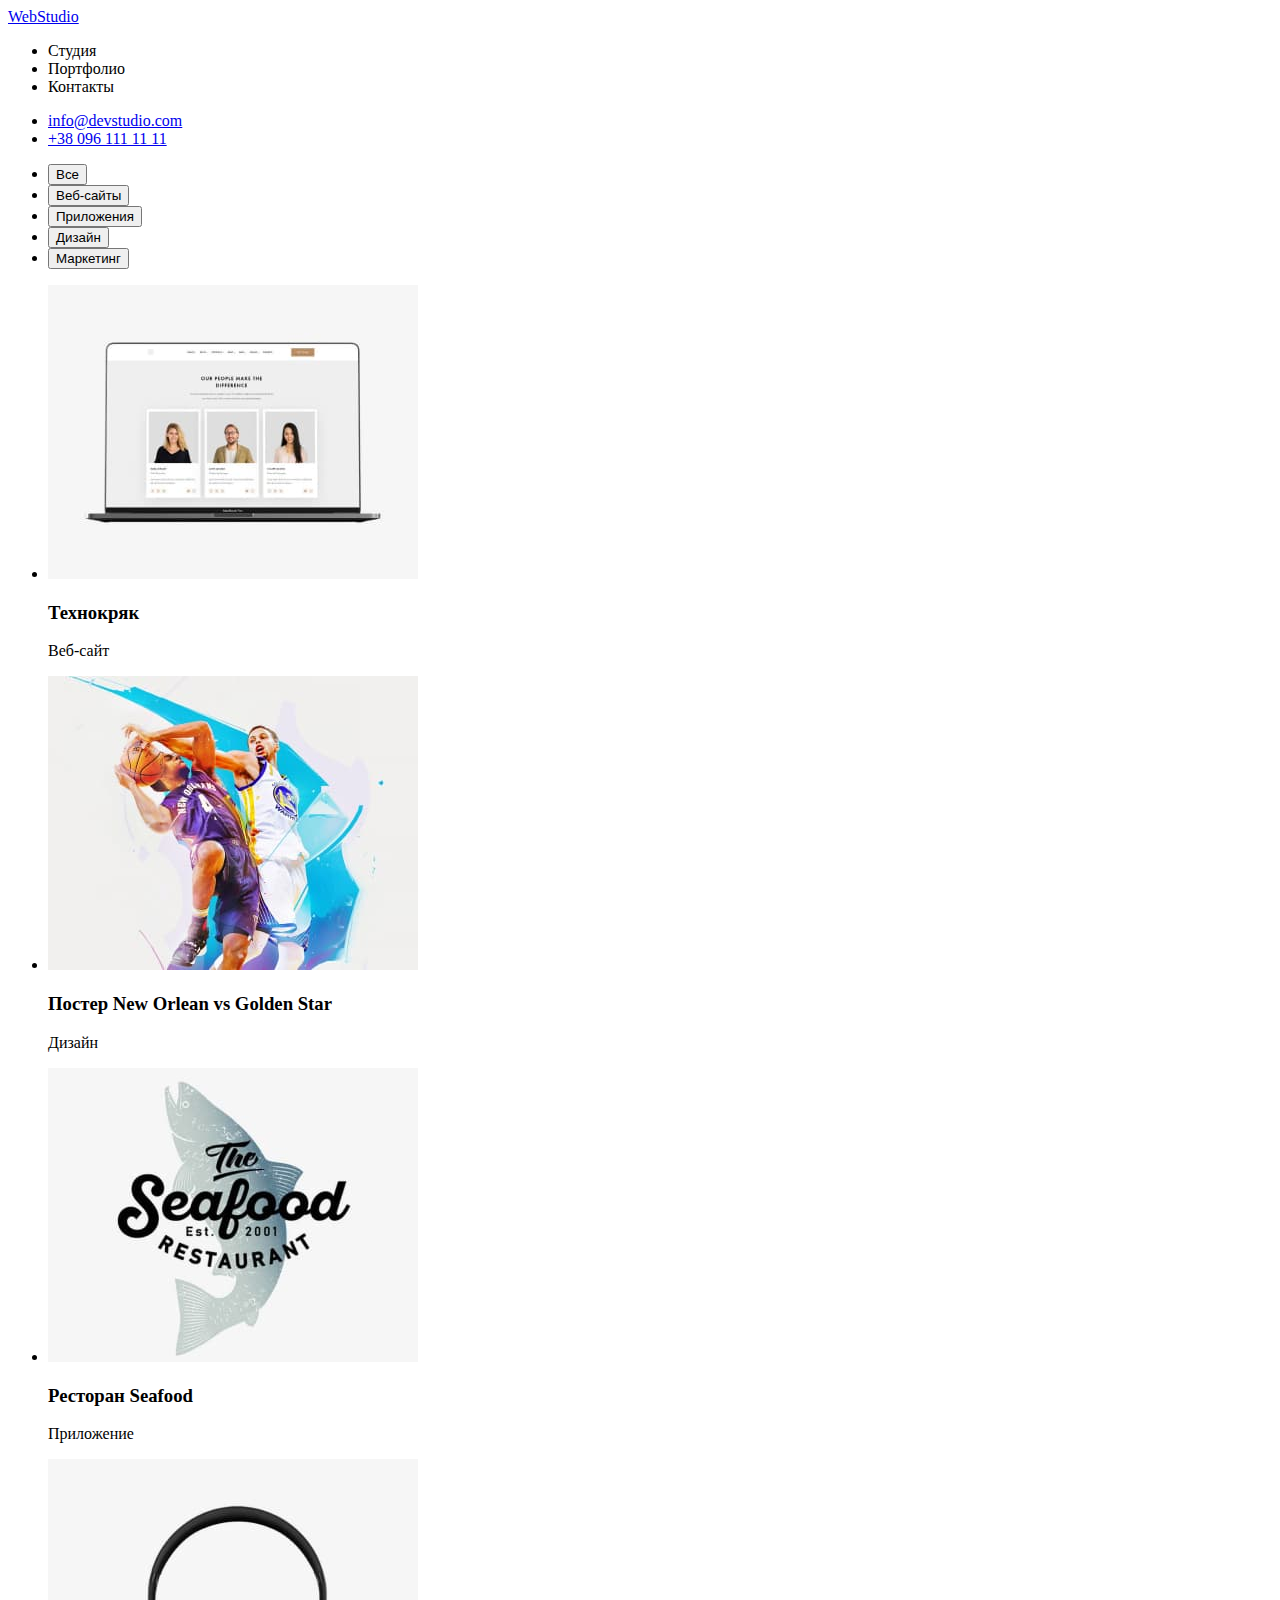
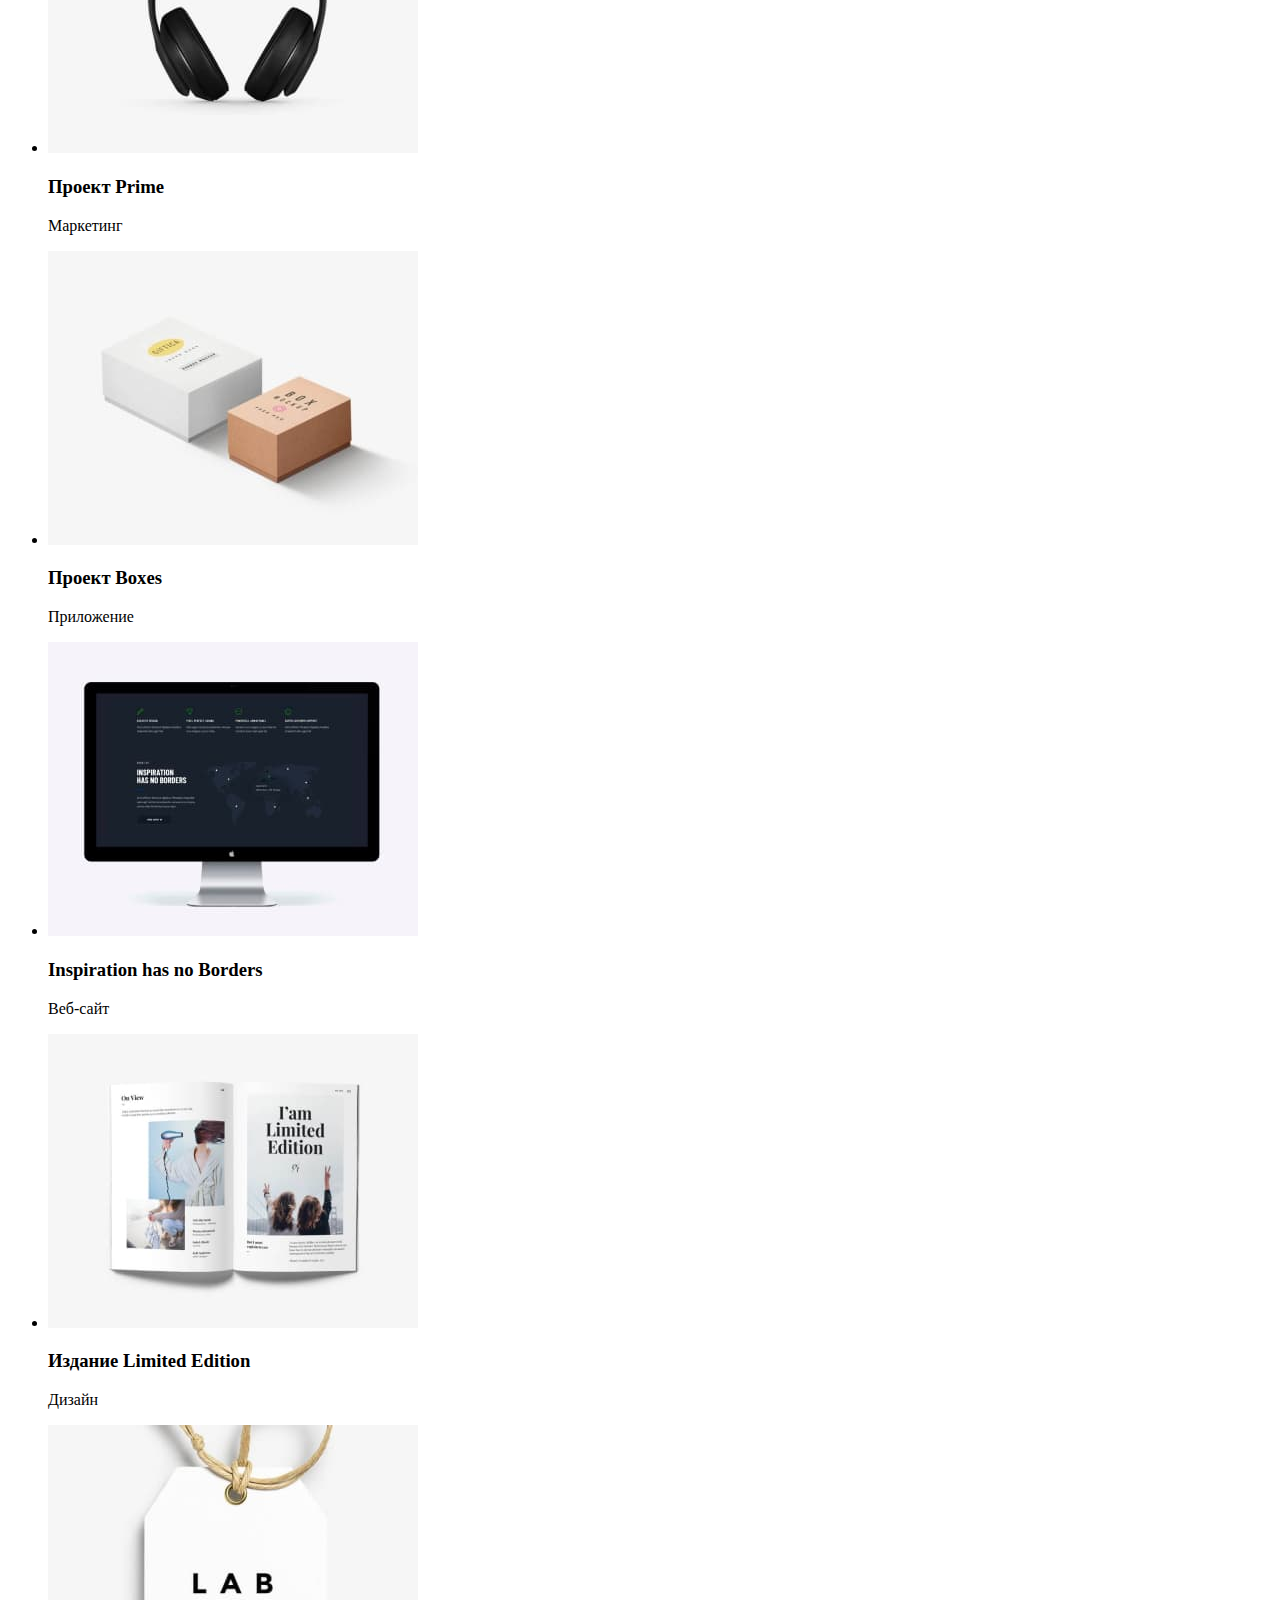
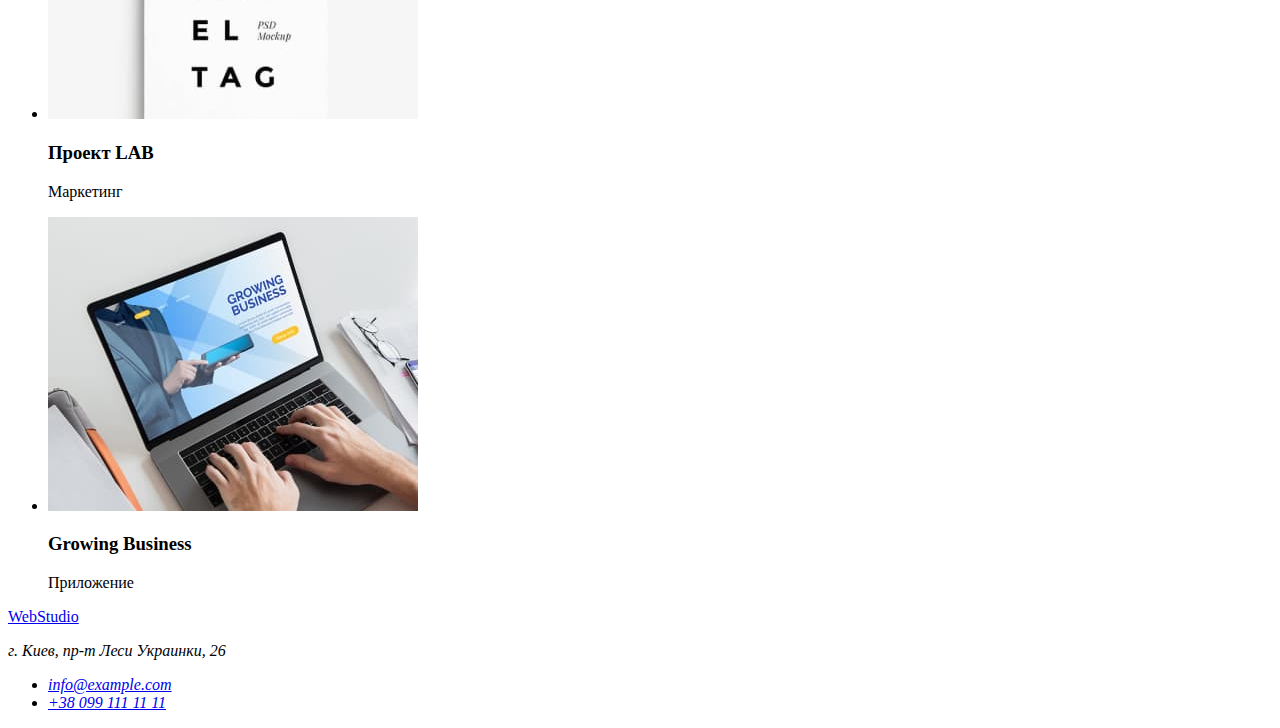
==== portfolio.html @ 34f4f720 "Создает базовую разметку портфолио" ====
<!DOCTYPE html>
<html lang="ru">

<head>
    <meta charset="UTF-8">
    <meta http-equiv="X-UA-Compatible" content="IE=edge">
    <meta name="viewport" content="width=device-width, initial-scale=1.0">
    <title>Портфолио</title>
    <link rel="stylesheet" href="/css/styles.css">
</head>

<body>
    <header>
        <nav>
            <a href="./index.html">WebStudio</a>
            <ul>
                <li>Студия</li>
                <li>Портфолио</li>
                <li>Контакты</li>
            </ul>
        </nav>
        <ul>
            <li><a href="mailto:info@devstudio.com">info@devstudio.com</a></li>
            <li><a href="tel:+380961111111">+38 096 111 11 11</a></li>
        </ul>
    </header>
<main>
    <section>
        <h1 hidden>Наши продукты список</h1>
        <div>
            <ul>
                <li> <button type="button">Все </button></li>
                <li> <button type="button">Веб-сайты </button></li>
                <li> <button type="button">Приложения </button></li>
                <li> <button type="button">Дизайн </button></li>
                <li> <button type="button">Маркетинг </button></li>
            </ul>
        </div>
        <div>
            <h2 hidden> Наши продукты примеры</h2>
            <ul>
                <li>
                    <a href="#"> <img src="./images/technokryak.jpg" alt="Технокряк" width="370"></a>
                    <h3>Технокряк</h3>
                    <p>Веб-сайт</p>
                </li>
                <li>
                    <a href="#"> <img src="./images/poster.jpg" alt="Постер" width="370"></a>
                    <h3>Постер New Orlean vs Golden Star</h3>
                    <p>Дизайн</p>
                </li>
                <li>
                    <a href="#"> <img src="./images/restaurant.jpg" alt="Ресторан" width="370"></a>
                    <h3>Ресторан Seafood</h3>
                    <p>Приложение</p>
                </li>
                <li>
                    <a href="#"> <img src="./images/earphones.jpg" alt="Проект прайм" width="370"></a>
                    <h3>Проект Prime</h3>
                    <p>Маркетинг</p>
                </li>
                <li>
                    <a href="#"> <img src="./images/boxes.jpg" alt="Проект боксес" width="370"></a>
                    <h3>Проект Boxes</h3>
                    <p>Приложение</p>
                </li>
                <li>
                    <a href="#"> <img src="./images/inspiration-site.jpg" alt="Инспирейш сайт" width="370"></a>
                    <h3>Inspiration has no Borders</h3>
                    <p>Веб-сайт</p>
                </li>
                <li>
                    <a href="#"> <img src="./images/magazine.jpg" alt="Журнал" width="370"></a>
                    <h3>Издание Limited Edition</h3>
                    <p>Дизайн</p>
                </li>
                <li>
                    <a href="#"> <img src="./images/lab.jpg" alt="Проект лаб" width="370"></a>
                    <h3>Проект LAB</h3>
                    <p>Маркетинг</p>
                </li>
                <li>
                    <a href="#"> <img src="./images/application.jpg" alt="Бизнес-приложение" width="370"></a>
                    <h3>Growing Business</h3>
                    <p>Приложение</p>
                </li>
            </ul>
        </div>
    </section>
</main>
    <footer>
        <a href="./index.html">WebStudio</a>
        <address>
            <p> г. Киев, пр-т Леси Украинки, 26 </p>
            <ul>
                <li><a href="mailto:info@example.com">info@example.com</a></li>
                <li><a href="tel:+380991111111">+38 099 111 11 11</a></li>
            </ul>
        </address>
    </footer>
</body>

</html>
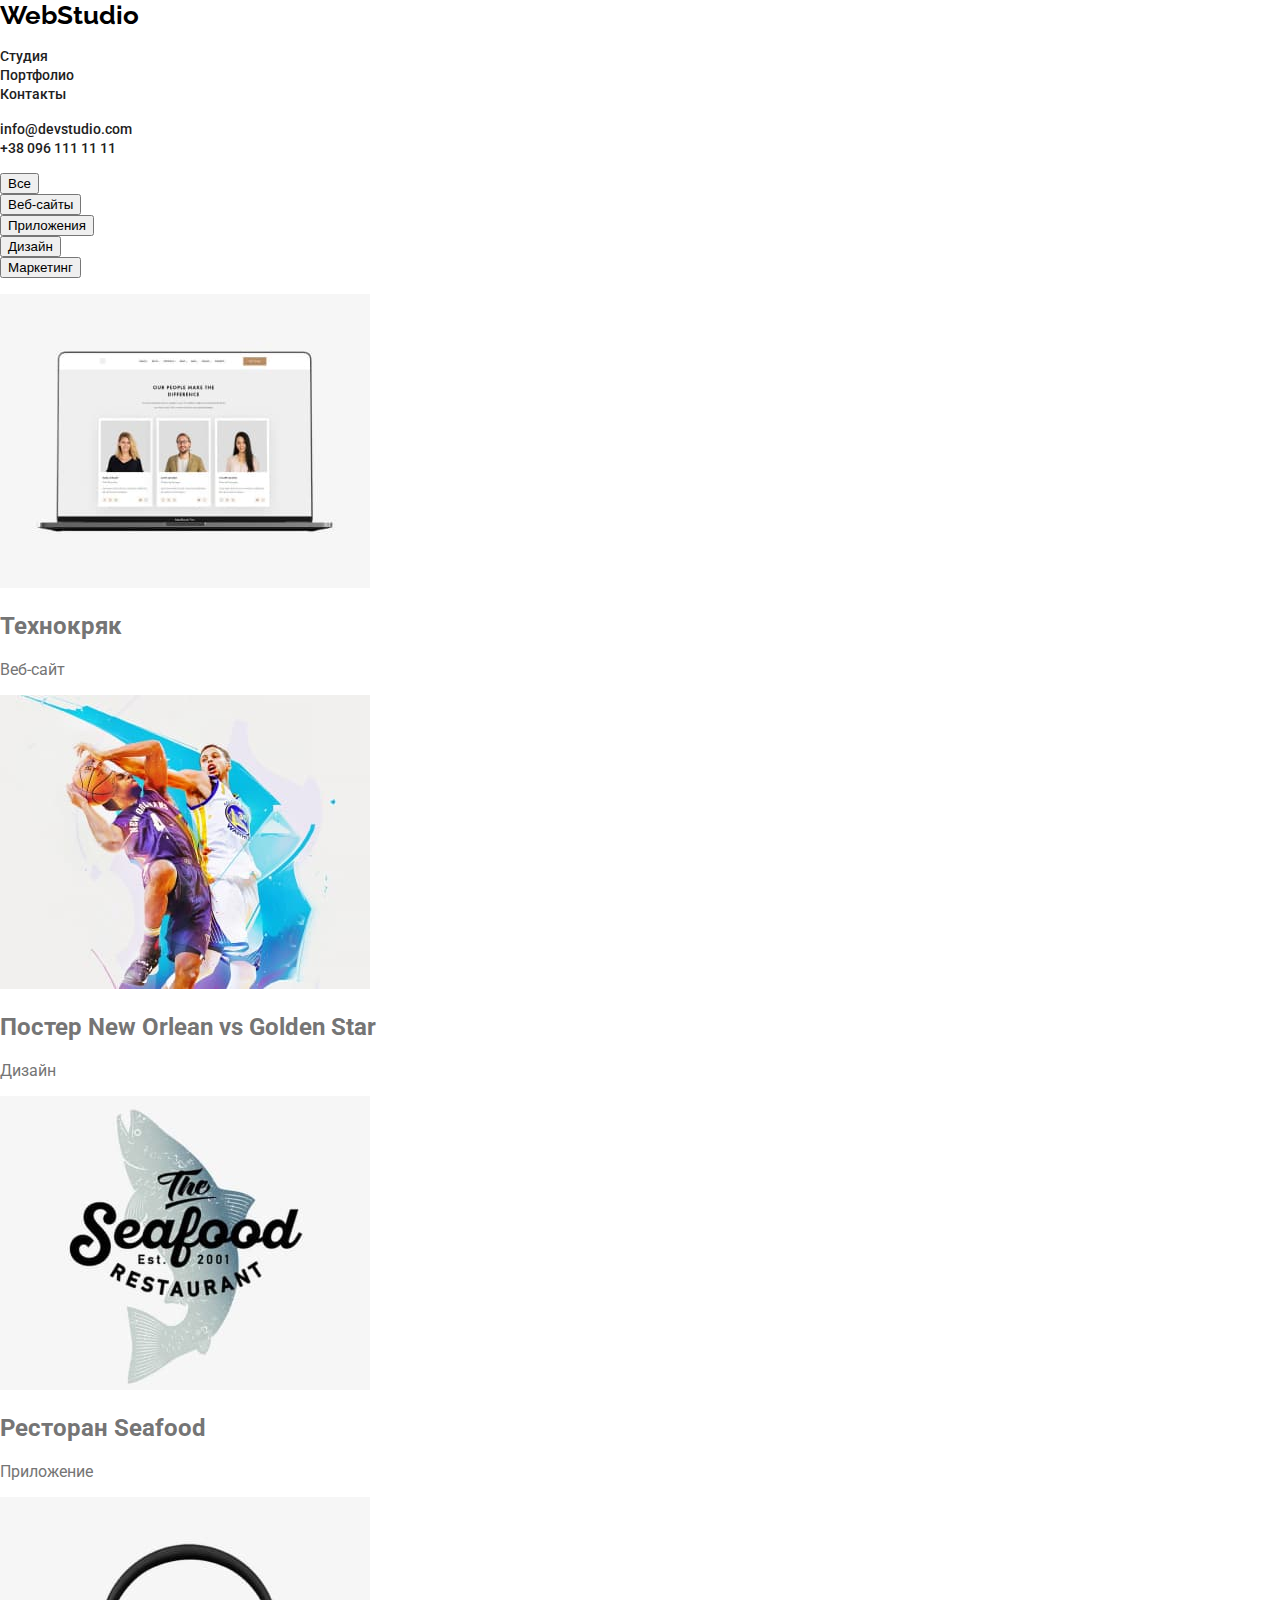
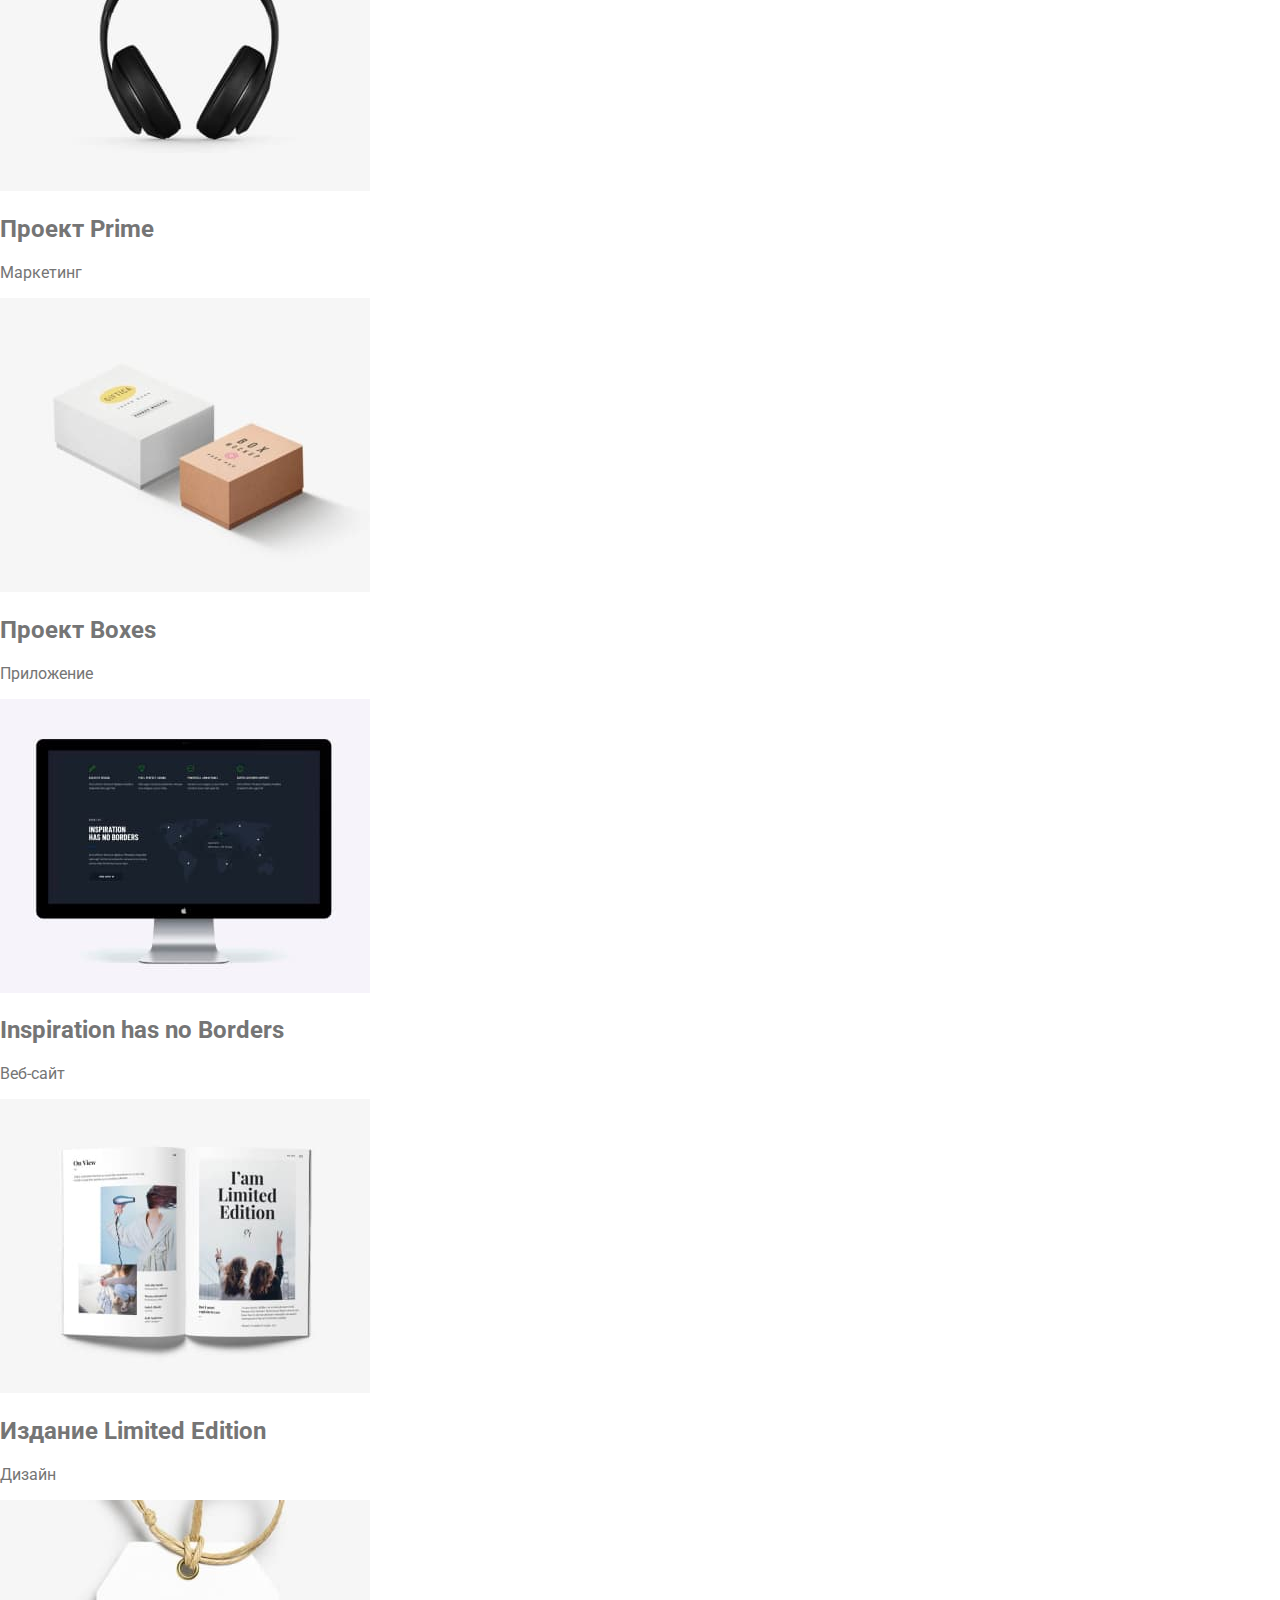
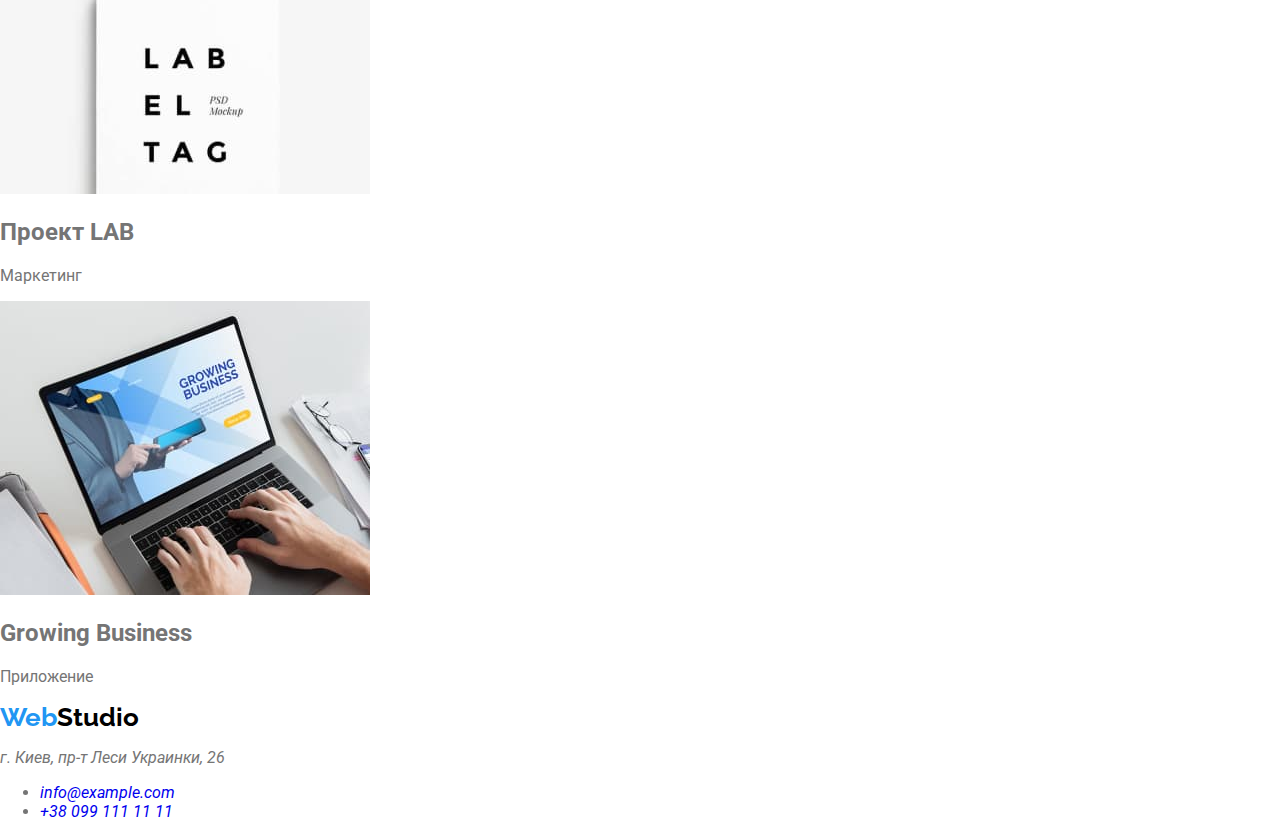
==== commit bc753b84: "Добавляет классы и стилизирует футтер" ====
--- a/portfolio.html
+++ b/portfolio.html
@@ -6,95 +6,98 @@
     <meta http-equiv="X-UA-Compatible" content="IE=edge">
     <meta name="viewport" content="width=device-width, initial-scale=1.0">
     <title>Портфолио</title>
+    <link href="https://fonts.googleapis.com/css2?family=Raleway:wght@700&family=Roboto:wght@400;500;700;900&display=swap"
+        rel="stylesheet">
     <link rel="stylesheet" href="/css/styles.css">
 </head>
 
-<body>
-    <header>
+<body class="page">
+    <header class="header">
         <nav>
-            <a href="./index.html">WebStudio</a>
-            <ul>
-                <li>Студия</li>
-                <li>Портфолио</li>
-                <li>Контакты</li>
-            </ul>
+            <a href="./index.html" class="logo link"><span class="logo web">Web</span>Studio</a>
+                <ul class="site-nav list">
+                    <li><a href="./index.html" class="link">Студия</a></li>
+                    <li><a href="./portfolio.html" class="link">Портфолио</a></li>
+                    <li><a href="#contacts" class="link">Контакты</a></li>
+                </ul>
         </nav>
-        <ul>
-            <li><a href="mailto:info@devstudio.com">info@devstudio.com</a></li>
-            <li><a href="tel:+380961111111">+38 096 111 11 11</a></li>
+        <ul class="info list">
+            <li><a href="mailto:info@devstudio.com" class="link">info@devstudio.com</a></li>
+            <li><a href="tel:+380961111111" class="link">+38 096 111 11 11</a></li>
         </ul>
     </header>
 <main>
-    <section>
-        <h1 hidden>Наши продукты список</h1>
+    <section class="section">
+        <!-- Список категорий продукта -->
         <div>
-            <ul>
-                <li> <button type="button">Все </button></li>
-                <li> <button type="button">Веб-сайты </button></li>
-                <li> <button type="button">Приложения </button></li>
-                <li> <button type="button">Дизайн </button></li>
-                <li> <button type="button">Маркетинг </button></li>
+            <ul class="product list">
+                <li> <button class="nav button" type="button">Все </button></li>
+                <li> <button class="nav button" type="button">Веб-сайты </button></li>
+                <li> <button class="nav button" type="button">Приложения </button></li>
+                <li> <button class="nav button" type="button">Дизайн </button></li>
+                <li> <button class="nav button" type="button">Маркетинг </button></li>
             </ul>
         </div>
+        <!-- Наши продукты примеры -->
         <div>
-            <h2 hidden> Наши продукты примеры</h2>
-            <ul>
+            <h1 hidden> Наши продукты примеры</h1>
+            <ul class="product list">
                 <li>
                     <a href="#"> <img src="./images/technokryak.jpg" alt="Технокряк" width="370"></a>
-                    <h3>Технокряк</h3>
+                    <h2 class="product name">Технокряк</h2>
                     <p>Веб-сайт</p>
                 </li>
                 <li>
                     <a href="#"> <img src="./images/poster.jpg" alt="Постер" width="370"></a>
-                    <h3>Постер New Orlean vs Golden Star</h3>
+                    <h2 class="product name">Постер New Orlean vs Golden Star</h2>
                     <p>Дизайн</p>
                 </li>
                 <li>
                     <a href="#"> <img src="./images/restaurant.jpg" alt="Ресторан" width="370"></a>
-                    <h3>Ресторан Seafood</h3>
+                    <h2 class="product name">Ресторан Seafood</h2>
                     <p>Приложение</p>
                 </li>
                 <li>
                     <a href="#"> <img src="./images/earphones.jpg" alt="Проект прайм" width="370"></a>
-                    <h3>Проект Prime</h3>
+                    <h2 class="product name">Проект Prime</h2>
                     <p>Маркетинг</p>
                 </li>
                 <li>
                     <a href="#"> <img src="./images/boxes.jpg" alt="Проект боксес" width="370"></a>
-                    <h3>Проект Boxes</h3>
+                    <h2 class="product name">Проект Boxes</h2>
                     <p>Приложение</p>
                 </li>
                 <li>
                     <a href="#"> <img src="./images/inspiration-site.jpg" alt="Инспирейш сайт" width="370"></a>
-                    <h3>Inspiration has no Borders</h3>
+                    <h2 class="product name">Inspiration has no Borders</h2>
                     <p>Веб-сайт</p>
                 </li>
                 <li>
                     <a href="#"> <img src="./images/magazine.jpg" alt="Журнал" width="370"></a>
-                    <h3>Издание Limited Edition</h3>
+                    <h2 class="product name">Издание Limited Edition</h2>
                     <p>Дизайн</p>
                 </li>
                 <li>
                     <a href="#"> <img src="./images/lab.jpg" alt="Проект лаб" width="370"></a>
-                    <h3>Проект LAB</h3>
+                    <h2 class="product name">Проект LAB</h2>
                     <p>Маркетинг</p>
                 </li>
                 <li>
                     <a href="#"> <img src="./images/application.jpg" alt="Бизнес-приложение" width="370"></a>
-                    <h3>Growing Business</h3>
+                    <h2 class="product name">Growing Business</h2>
                     <p>Приложение</p>
                 </li>
             </ul>
         </div>
     </section>
 </main>
-    <footer>
-        <a href="./index.html">WebStudio</a>
-        <address>
+    <footer class="footer">
+        <a href="./index.html" class="logo link"><span class="logo-web">Web</span>Studio</a>
+        <address id="contacts">
             <p> г. Киев, пр-т Леси Украинки, 26 </p>
             <ul>
-                <li><a href="mailto:info@example.com">info@example.com</a></li>
-                <li><a href="tel:+380991111111">+38 099 111 11 11</a></li>
+                <li><a href="mailto:info@example.com" class="link">info@example.com</a></li>
+                <li><a href="tel:+380991111111" class="link">+38 099 111 11 11</a></li>
             </ul>
         </address>
     </footer>
--- a/css/styles.css
+++ b/css/styles.css
@@ -0,0 +1,70 @@
+/* цвет основного текста #757575 */
+/* вторичный цвет текста (Заголовки) #212121 */
+/* белый цвет #FFFFFF */
+/* основной цвет фона #E5E5E5 */
+/* акцент #2196F3 */
+/* вторичный цвет фона #EEEEEE */
+/* цвет подвала #2F303A */
+/* цвет лого #000000 */
+
+:root {
+  --primary-text-color: #757575;
+  --title-text-color: #212121;
+  --primary-white-color: #fff;
+  --primary-bg-color: #fff;
+  --accent-color: #2196f3;
+  --secondary-bg-color: #f5f4fa;
+  --footer-color: #2f303a;
+  --logo-color: #000000;
+}
+
+.page {
+  box-sizing: border-box;
+  margin: 0px;
+  padding: 0px;
+  font-family: -apple-system, BlinkMacSystemFont, "Segoe UI", Roboto, Oxygen,
+    Ubuntu, Cantarell, "Open Sans", "Helvetica Neue", sans-serif;
+  color: var(--primary-text-color);
+  background-color: var(--primary-bg-color);
+}
+/* стили списков */
+.list {
+  list-style: none;
+  padding: inherit;
+}
+/* cтили ссылок */
+.link {
+  text-decoration: none;
+}
+/* лого */
+.logo {
+  color: var(--logo-color);
+  font-family: "raleway";
+  font-weight: 700;
+  font-size: 26px;
+  line-height: 1.173;
+}
+.logo-web {
+  color: var(--accent-color);
+}
+/* Site nav */
+.site-nav .link,
+.info .link {
+  color: var(--title-text-color);
+  font-weight: 500;
+  font-size: 14px;
+  line-height: 1.172;
+}
+.site-nav .link:hover,
+.site-nav .link:focus {
+  color: var(--accent-color);
+}
+.info .link:hover,
+.info .link:focus {
+  color: var(--accent-color);
+}
+
+/* cтили кнопок */
+.button {
+  cursor: pointer;
+}
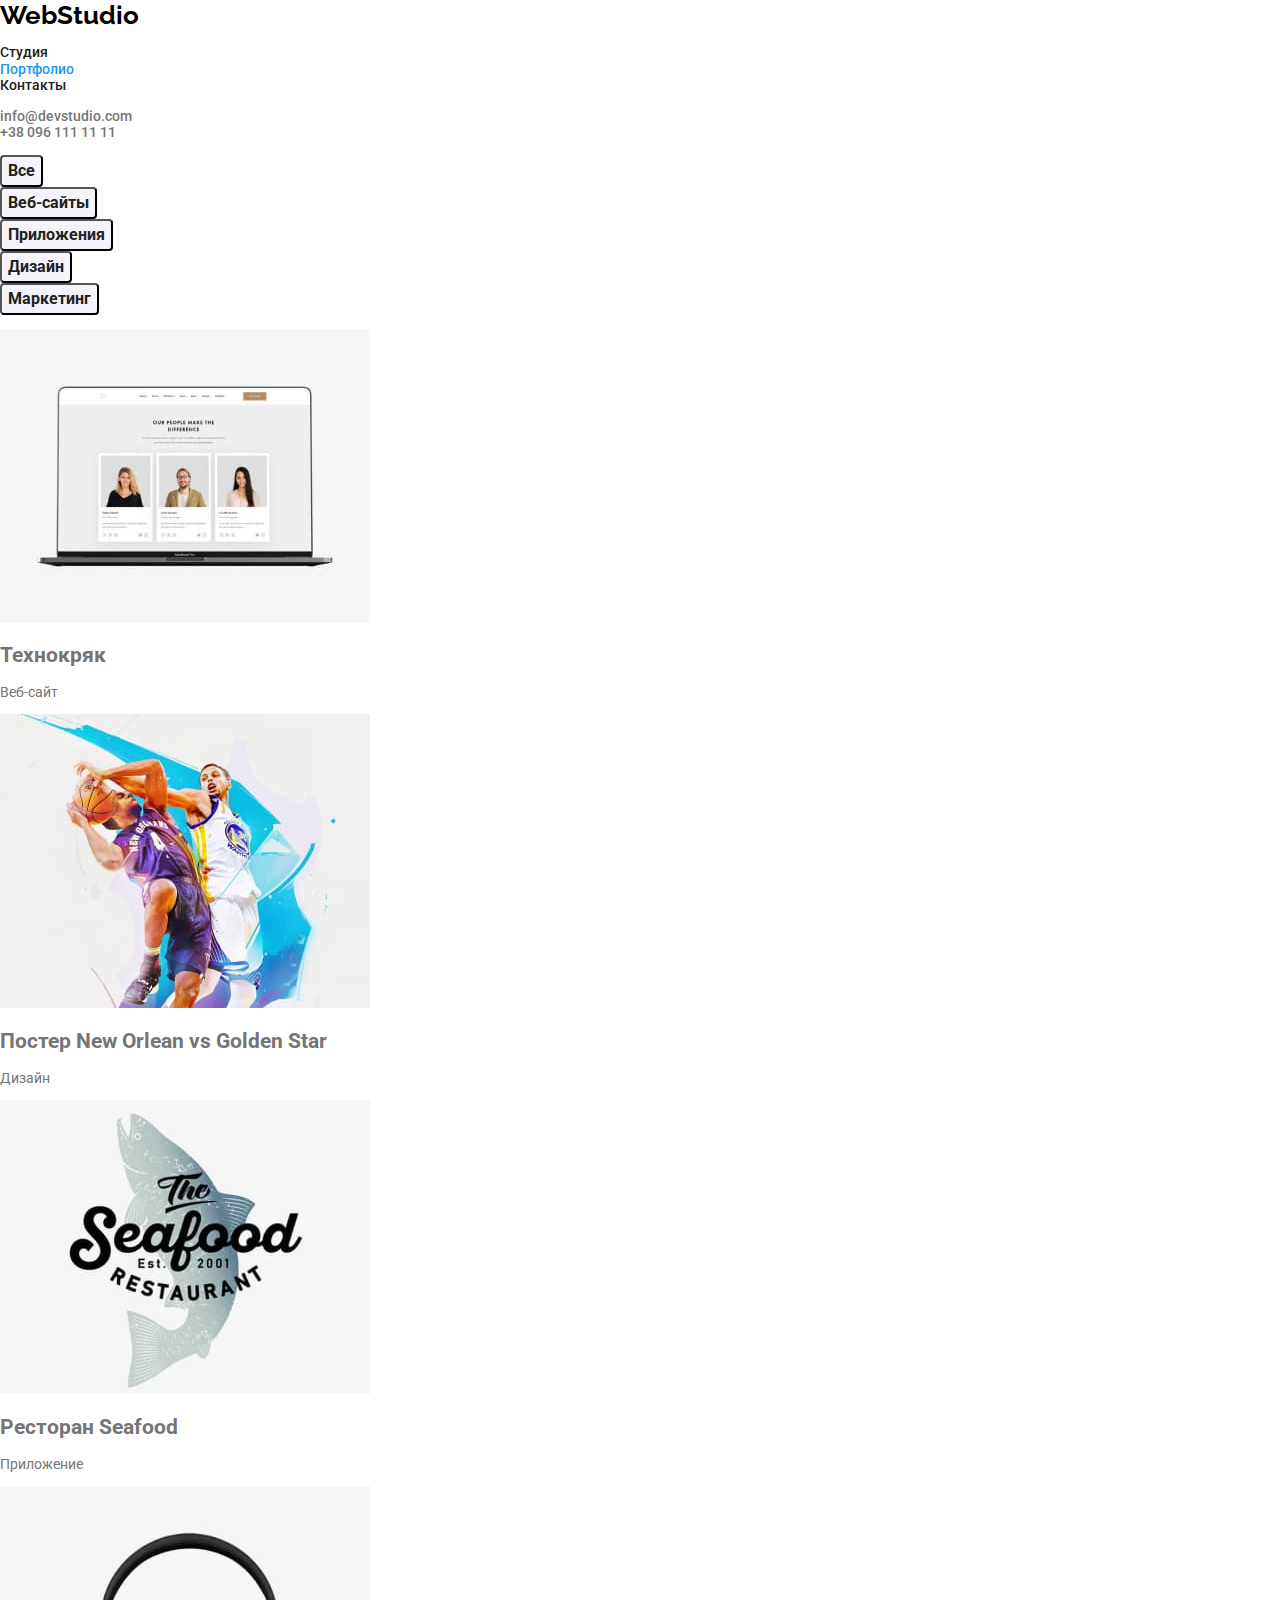
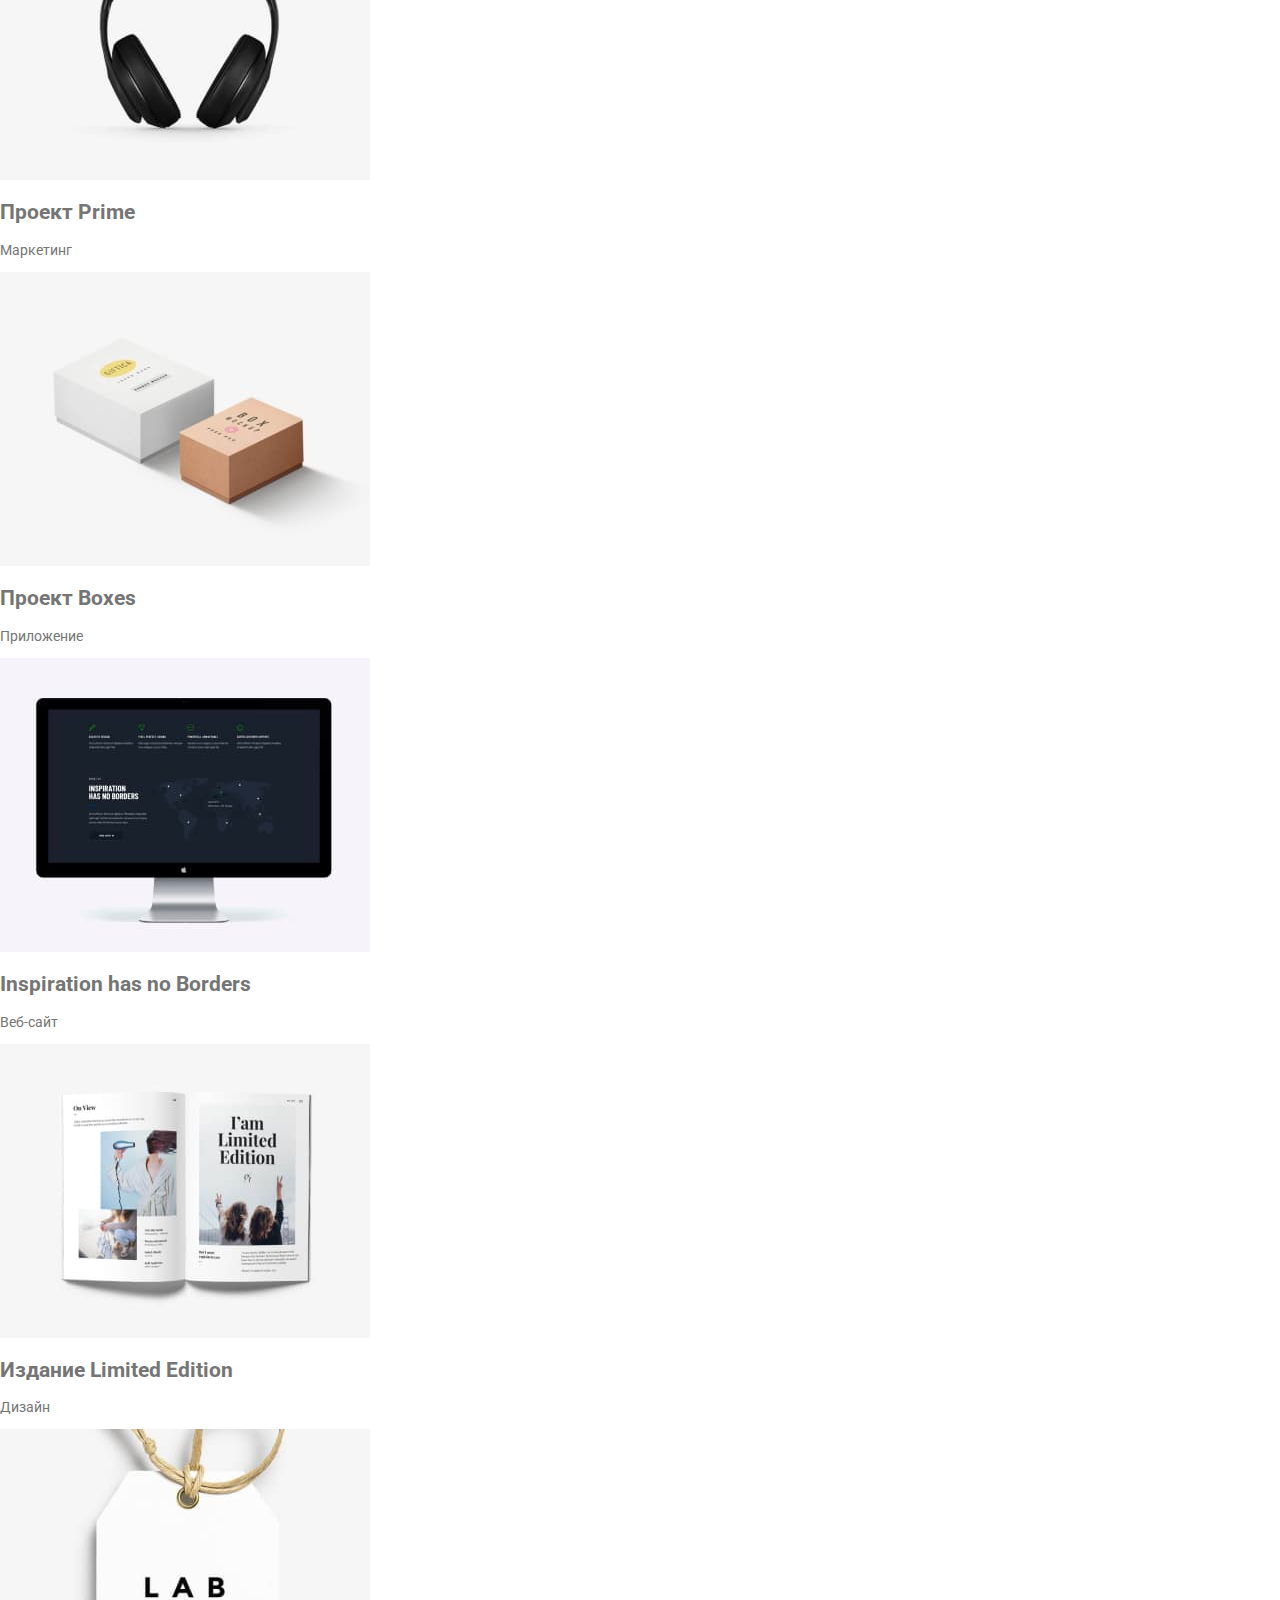
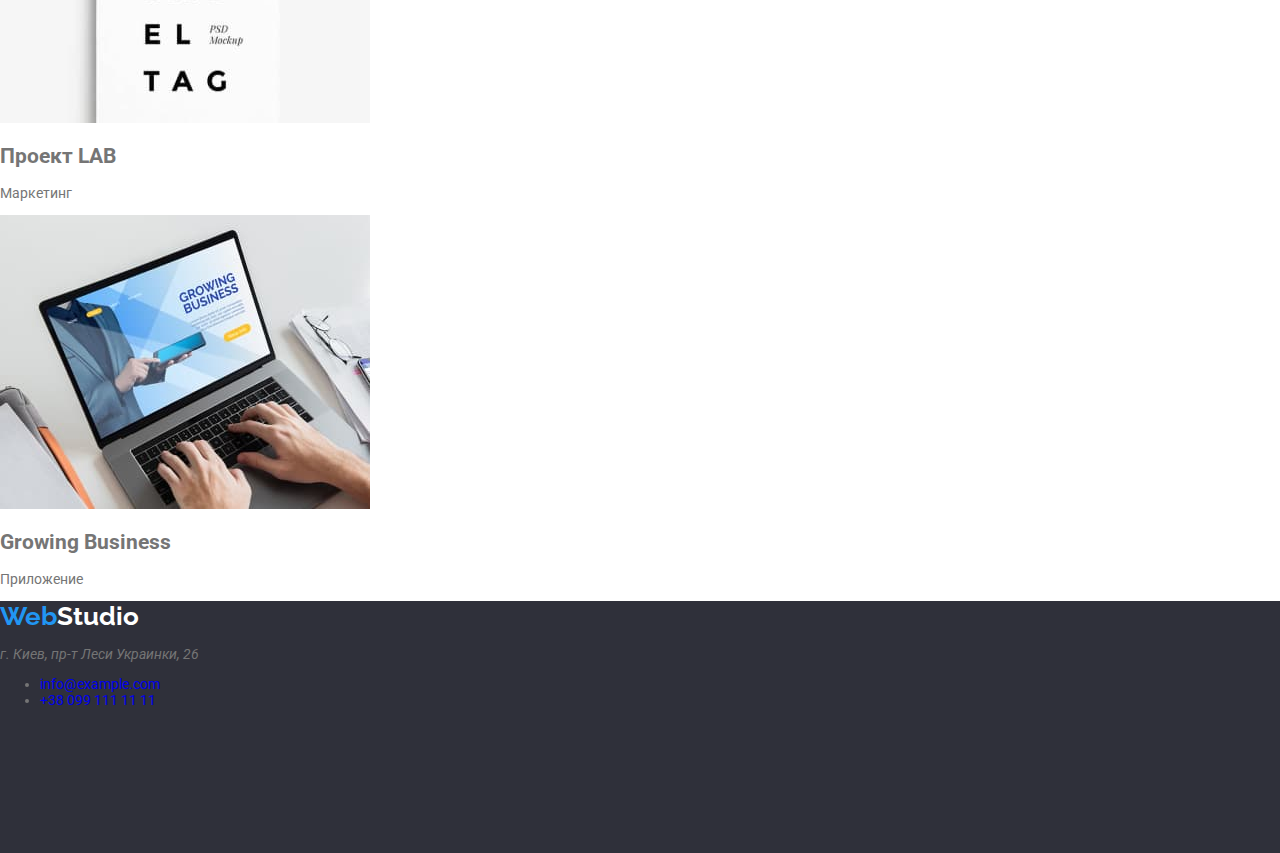
==== commit 75f24689: "Стилизирует index.html" ====
--- a/portfolio.html
+++ b/portfolio.html
@@ -17,7 +17,7 @@
             <a href="./index.html" class="logo link"><span class="logo web">Web</span>Studio</a>
                 <ul class="site-nav list">
                     <li><a href="./index.html" class="link">Студия</a></li>
-                    <li><a href="./portfolio.html" class="link">Портфолио</a></li>
+                    <li><a href="./portfolio.html" class="link current">Портфолио</a></li>
                     <li><a href="#contacts" class="link">Контакты</a></li>
                 </ul>
         </nav>
@@ -31,11 +31,11 @@
         <!-- Список категорий продукта -->
         <div>
             <ul class="product list">
-                <li> <button class="nav button" type="button">Все </button></li>
-                <li> <button class="nav button" type="button">Веб-сайты </button></li>
-                <li> <button class="nav button" type="button">Приложения </button></li>
-                <li> <button class="nav button" type="button">Дизайн </button></li>
-                <li> <button class="nav button" type="button">Маркетинг </button></li>
+                <li> <button class="button nav" type="button">Все </button></li>
+                <li> <button class="button nav" type="button">Веб-сайты </button></li>
+                <li> <button class="button nav" type="button">Приложения </button></li>
+                <li> <button class="button nav" type="button">Дизайн </button></li>
+                <li> <button class="button nav" type="button">Маркетинг </button></li>
             </ul>
         </div>
         <!-- Наши продукты примеры -->
--- a/css/styles.css
+++ b/css/styles.css
@@ -6,26 +6,38 @@
 /* вторичный цвет фона #EEEEEE */
 /* цвет подвала #2F303A */
 /* цвет лого #000000 */
+/* цвет фона кнопок #F5F4FA */
 
 :root {
   --primary-text-color: #757575;
   --title-text-color: #212121;
   --primary-white-color: #fff;
-  --primary-bg-color: #fff;
   --accent-color: #2196f3;
   --secondary-bg-color: #f5f4fa;
   --footer-color: #2f303a;
   --logo-color: #000000;
+  --button-bg-color: #f5f4fa;
+  --hero-font-weight: 900;
+  --title-font-weight: 700;
+  --nav-font-weight: 500;
+  --text-font-weight: 400;
+  --title-font-size: 36px;
+  --hero-font-size: 44px;
+  --button-font-size: 16px;
+  --item-font-size: 14px;
 }
 
 .page {
   box-sizing: border-box;
   margin: 0px;
   padding: 0px;
+  width: 1600px;
   font-family: -apple-system, BlinkMacSystemFont, "Segoe UI", Roboto, Oxygen,
     Ubuntu, Cantarell, "Open Sans", "Helvetica Neue", sans-serif;
+  font-weight: var(--text-font-weight);
+  font-size: var(--item-font-size);
   color: var(--primary-text-color);
-  background-color: var(--primary-bg-color);
+  background-color: var(--primary-white-color);
 }
 /* стили списков */
 .list {
@@ -35,12 +47,13 @@
 /* cтили ссылок */
 .link {
   text-decoration: none;
+  font-style: normal;
 }
 /* лого */
 .logo {
   color: var(--logo-color);
   font-family: "raleway";
-  font-weight: 700;
+  font-weight: var(--title-font-weight);
   font-size: 26px;
   line-height: 1.173;
 }
@@ -48,23 +61,132 @@
   color: var(--accent-color);
 }
 /* Site nav */
-.site-nav .link,
-.info .link {
+.site-nav .link {
   color: var(--title-text-color);
-  font-weight: 500;
-  font-size: 14px;
+  font-weight: var(--nav-font-weight);
   line-height: 1.172;
 }
+
 .site-nav .link:hover,
 .site-nav .link:focus {
+  color: var(--accent-color);
+}
+.site-nav .link.current {
   color: var(--accent-color);
 }
 .info .link:hover,
 .info .link:focus {
   color: var(--accent-color);
 }
+.info .link {
+  color: var(--primary-text-color);
+  font-weight: var(--nav-font-weight);
+  line-height: 1.172;
+}
 
 /* cтили кнопок */
 .button {
+  font-family: inherit;
+  font-weight: var(--title-font-weight);
+  font-size: var(--button-font-size);
+  line-height: 1.625;
+  border-radius: 4px;
+  color: var(--title-text-color);
+  background-color: var(--button-bg-color);
+  letter-spacing: 6%;
+  text-align: center;
   cursor: pointer;
 }
+.button.primary {
+  line-height: 1.875;
+  color: var(--primary-white-color);
+  border-color: rgba(24, 140, 232, 1);
+  filter: drop-shadow(0 4px rgba(0, 0, 0, 0.25));
+  background-color: #188ce8;
+}
+.button.nav:hover,
+.button.nav:focus {
+  color: var(--primary-white-color);
+  background-color: var(--accent-color);
+}
+
+/* Section */
+.section.title {
+  font-weight: var(--title-font-weight);
+  font-size: var(--title-font-size);
+  color: var(--title-text-color);
+  line-height: 1.171;
+  letter-spacing: 3%;
+  text-align: center;
+}
+/* Hero */
+.hero {
+  background-color: var(--footer-color);
+  height: 600px;
+}
+.hero-title {
+  font-weight: var(--hero-font-weight);
+  font-size: var(--hero-font-size);
+  line-height: 1.363;
+  color: var(--primary-white-color);
+}
+/* Features */
+.features.title {
+  color: var(--title-text-color);
+  font-weight: var(--title-font-weight);
+  font-size: var(--item-font-size);
+  line-height: 1.172;
+  text-transform: uppercase;
+  letter-spacing: 3%;
+}
+.features.text {
+  line-height: 1.714;
+  letter-spacing: 3%;
+}
+
+/* Our profile */
+
+/* Our team */
+.team.section {
+  background-color: var(--secondary-bg-color);
+}
+.card {
+  display: inline-block;
+}
+.card.features {
+  width: 270px;
+  height: 75px;
+}
+.employer.name {
+  color: var(--title-text-color);
+  font-weight: var(--nav-font-weight);
+  font-size: var(--button-font-size);
+  line-height: 1.171;
+  text-align: center;
+  letter-spacing: 3%;
+}
+.position {
+  font-size: var(--button-font-size);
+  line-height: 1.171;
+  letter-spacing: 3%;
+  text-align: center;
+}
+/* Footer */
+.footer {
+  background-color: var(--footer-color);
+  width: auto;
+  height: 252px;
+}
+.location {
+  color: var(--primary-white-color);
+  font-style: normal;
+  line-height: 1.714;
+  letter-spacing: 3%;
+}
+.footer .logo {
+  color: var(--primary-white-color);
+}
+.address .link {
+  color: rgba(255, 255, 255, 0.6);
+  line-height: 1.714;
+}
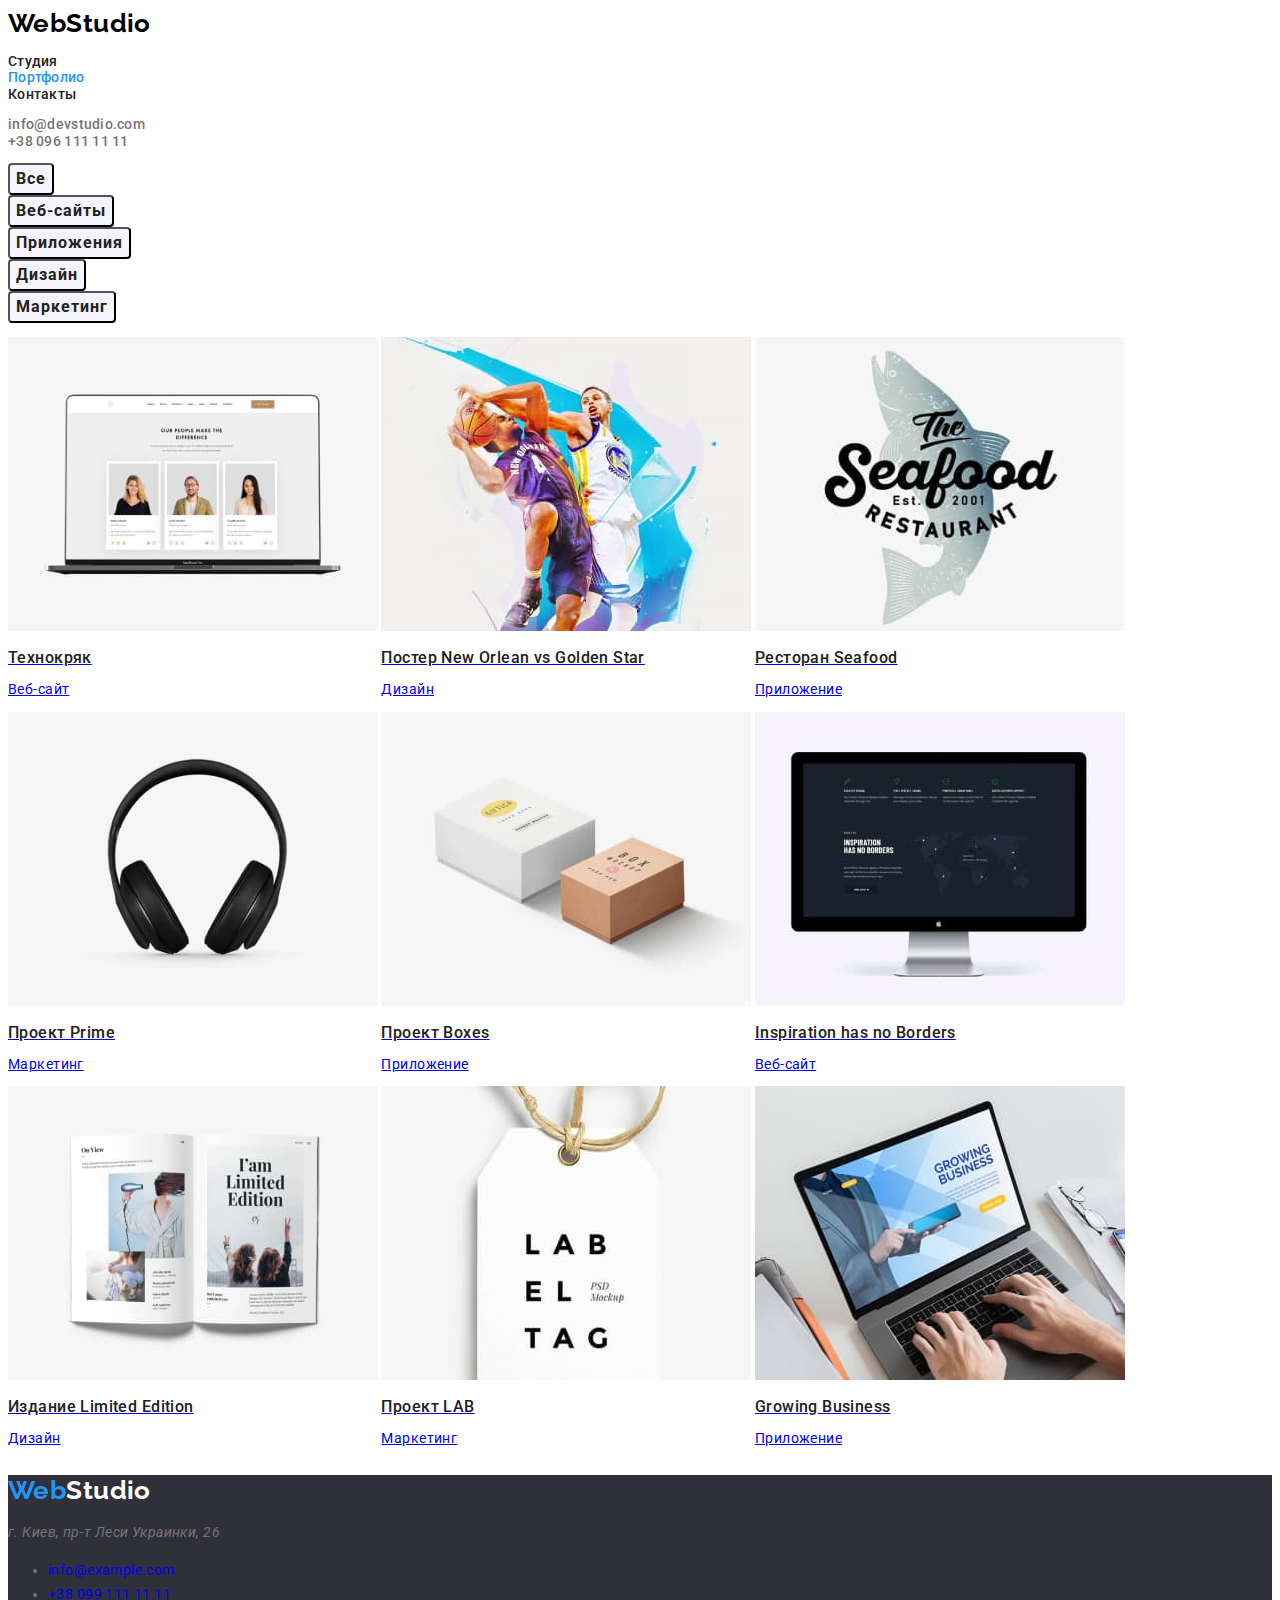
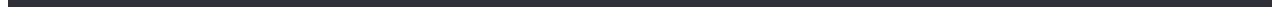
==== commit deb44039: "Добавляет адекватные стили и названия классов в index.html" ====
--- a/portfolio.html
+++ b/portfolio.html
@@ -30,62 +30,71 @@
     <section class="section">
         <!-- Список категорий продукта -->
         <div>
-            <ul class="product list">
-                <li> <button class="button nav" type="button">Все </button></li>
-                <li> <button class="button nav" type="button">Веб-сайты </button></li>
-                <li> <button class="button nav" type="button">Приложения </button></li>
-                <li> <button class="button nav" type="button">Дизайн </button></li>
-                <li> <button class="button nav" type="button">Маркетинг </button></li>
+            <ul class="filter list">
+                <li> <button class="button" type="button">Все </button></li>
+                <li> <button class="button" type="button">Веб-сайты </button></li>
+                <li> <button class="button" type="button">Приложения </button></li>
+                <li> <button class="button" type="button">Дизайн </button></li>
+                <li> <button class="button" type="button">Маркетинг </button></li>
             </ul>
         </div>
         <!-- Наши продукты примеры -->
         <div>
             <h1 hidden> Наши продукты примеры</h1>
             <ul class="product list">
-                <li>
-                    <a href="#"> <img src="./images/technokryak.jpg" alt="Технокряк" width="370"></a>
-                    <h2 class="product name">Технокряк</h2>
+                <li class="card">
+                    <a href="#"> <img src="./images/technokryak.jpg" alt="Технокряк" width="370">
+                    <h2 class="name">Технокряк</h2>
                     <p>Веб-сайт</p>
+                    </a>
                 </li>
-                <li>
-                    <a href="#"> <img src="./images/poster.jpg" alt="Постер" width="370"></a>
-                    <h2 class="product name">Постер New Orlean vs Golden Star</h2>
+                <li class="card">
+                    <a href="#"> <img src="./images/poster.jpg" alt="Постер" width="370">
+                    <h2 class="name">Постер New Orlean vs Golden Star</h2>
                     <p>Дизайн</p>
+                    </a>
                 </li>
-                <li>
-                    <a href="#"> <img src="./images/restaurant.jpg" alt="Ресторан" width="370"></a>
-                    <h2 class="product name">Ресторан Seafood</h2>
+                <li class="card">
+                    <a href="#"> <img src="./images/restaurant.jpg" alt="Ресторан" width="370">
+                    <h2 class="name">Ресторан Seafood</h2>
                     <p>Приложение</p>
+                    </a>
                 </li>
-                <li>
-                    <a href="#"> <img src="./images/earphones.jpg" alt="Проект прайм" width="370"></a>
-                    <h2 class="product name">Проект Prime</h2>
+                <li class="card">
+                    <a href="#"> <img src="./images/earphones.jpg" alt="Проект прайм" width="370">
+                    <h2 class="name">Проект Prime</h2>
                     <p>Маркетинг</p>
+                    </a>
                 </li>
-                <li>
-                    <a href="#"> <img src="./images/boxes.jpg" alt="Проект боксес" width="370"></a>
-                    <h2 class="product name">Проект Boxes</h2>
+                <li class="card">
+                    <a href="#"> <img src="./images/boxes.jpg" alt="Проект боксес" width="370">
+                    <h2 class="name">Проект Boxes</h2>
                     <p>Приложение</p>
+                    </a>
                 </li>
-                <li>
-                    <a href="#"> <img src="./images/inspiration-site.jpg" alt="Инспирейш сайт" width="370"></a>
-                    <h2 class="product name">Inspiration has no Borders</h2>
+                <li class="card">
+                    <a href="#"> <img src="./images/inspiration-site.jpg" alt="Инспирейш сайт" width="370">
+                    <h2 class="name">Inspiration has no Borders</h2>
                     <p>Веб-сайт</p>
+                    </a>
                 </li>
-                <li>
-                    <a href="#"> <img src="./images/magazine.jpg" alt="Журнал" width="370"></a>
-                    <h2 class="product name">Издание Limited Edition</h2>
+                <li class="card">
+                    <a href="#"> <img src="./images/magazine.jpg" alt="Журнал" width="370">
+                    <h2 class="name">Издание Limited Edition</h2>
                     <p>Дизайн</p>
+                    </a>
                 </li>
-                <li>
-                    <a href="#"> <img src="./images/lab.jpg" alt="Проект лаб" width="370"></a>
-                    <h2 class="product name">Проект LAB</h2>
+                <li class="card">
+                    <a href="#"> <img src="./images/lab.jpg" alt="Проект лаб" width="370">
+                    <h2 class="name">Проект LAB</h2>
                     <p>Маркетинг</p>
+                    </a>
                 </li>
-                <li>
-                    <a href="#"> <img src="./images/application.jpg" alt="Бизнес-приложение" width="370"></a>
-                    <h2 class="product name">Growing Business</h2>
+                <li class="card">
+                    <a href="#"> <img src="./images/application.jpg" alt="Бизнес-приложение" width="370">
+                    <h2 class="name">Growing Business</h2>
                     <p>Приложение</p>
+                    </a>
                 </li>
             </ul>
         </div>
--- a/css/styles.css
+++ b/css/styles.css
@@ -16,73 +16,78 @@
   --secondary-bg-color: #f5f4fa;
   --footer-color: #2f303a;
   --logo-color: #000000;
-  --button-bg-color: #f5f4fa;
+  --button-accent-color: #188ce8;
+
   --hero-font-weight: 900;
   --title-font-weight: 700;
   --nav-font-weight: 500;
   --text-font-weight: 400;
+
+  --hero-font-size: 44px;
   --title-font-size: 36px;
-  --hero-font-size: 44px;
+  --logo-font-size: 26px;
   --button-font-size: 16px;
   --item-font-size: 14px;
 }
 
 .page {
   box-sizing: border-box;
-  margin: 0px;
-  padding: 0px;
-  width: 1600px;
-  font-family: -apple-system, BlinkMacSystemFont, "Segoe UI", Roboto, Oxygen,
-    Ubuntu, Cantarell, "Open Sans", "Helvetica Neue", sans-serif;
+
+  font-family: "Roboto", sans-serif;
   font-weight: var(--text-font-weight);
   font-size: var(--item-font-size);
+
   color: var(--primary-text-color);
   background-color: var(--primary-white-color);
+
+  line-height: 1.173;
+  letter-spacing: 0.03em;
 }
 /* стили списков */
 .list {
   list-style: none;
   padding: inherit;
 }
+/* стили списков */
 /* cтили ссылок */
 .link {
   text-decoration: none;
   font-style: normal;
 }
+.site-nav .link,
+.info .link {
+  color: var(--title-text-color);
+  font-weight: var(--nav-font-weight);
+  letter-spacing: 0.02em;
+  line-height: 1.143;
+}
+.site-nav .link:hover,
+.info .link:hover,
+.address .link:hover,
+.site-nav .link:focus,
+.info .link:focus,
+.address .link:focus {
+  color: var(--accent-color);
+}
+.site-nav .link.current {
+  color: var(--accent-color);
+}
+.info .link {
+  color: var(--primary-text-color);
+}
+/* cтили ссылок */
 /* лого */
 .logo {
   color: var(--logo-color);
   font-family: "raleway";
   font-weight: var(--title-font-weight);
-  font-size: 26px;
-  line-height: 1.173;
+  font-size: var(--logo-font-size);
+  line-height: 1.192;
 }
 .logo-web {
   color: var(--accent-color);
 }
-/* Site nav */
-.site-nav .link {
-  color: var(--title-text-color);
-  font-weight: var(--nav-font-weight);
-  line-height: 1.172;
-}
-
-.site-nav .link:hover,
-.site-nav .link:focus {
-  color: var(--accent-color);
-}
-.site-nav .link.current {
-  color: var(--accent-color);
-}
-.info .link:hover,
-.info .link:focus {
-  color: var(--accent-color);
-}
-.info .link {
-  color: var(--primary-text-color);
-  font-weight: var(--nav-font-weight);
-  line-height: 1.172;
-}
+/* лого */
 
 /* cтили кнопок */
 .button {
@@ -92,101 +97,110 @@
   line-height: 1.625;
   border-radius: 4px;
   color: var(--title-text-color);
-  background-color: var(--button-bg-color);
-  letter-spacing: 6%;
+  background-color: var(--secondary-bg-color);
+  letter-spacing: 0.06em;
   text-align: center;
   cursor: pointer;
 }
 .button.primary {
   line-height: 1.875;
   color: var(--primary-white-color);
-  border-color: rgba(24, 140, 232, 1);
+  background-color: var(--button-accent-color);
+  border-color: var(--accent-color);
   filter: drop-shadow(0 4px rgba(0, 0, 0, 0.25));
-  background-color: #188ce8;
-}
-.button.nav:hover,
-.button.nav:focus {
+}
+.button.primary:hover,
+.filter .button:hover,
+.filter .button:focus,
+.button.primary:focus {
   color: var(--primary-white-color);
   background-color: var(--accent-color);
 }
+/* cтили кнопок */
+
+/* cтили карточек */
+.card {
+  line-height: 1.188;
+  display: inline-block;
+}
+/* cтили карточек */
 
 /* Section */
-.section.title {
+.profile-title,
+.team-title {
   font-weight: var(--title-font-weight);
   font-size: var(--title-font-size);
   color: var(--title-text-color);
-  line-height: 1.171;
-  letter-spacing: 3%;
-  text-align: center;
+  text-align: center;
+  line-height: 1.167;
 }
 /* Hero */
 .hero {
   background-color: var(--footer-color);
-  height: 600px;
 }
 .hero-title {
   font-weight: var(--hero-font-weight);
   font-size: var(--hero-font-size);
-  line-height: 1.363;
-  color: var(--primary-white-color);
-}
+  line-height: 1.364;
+  color: var(--primary-white-color);
+  text-align: center;
+  letter-spacing: 0.06em;
+  text-transform: uppercase;
+}
+
 /* Features */
-.features.title {
-  color: var(--title-text-color);
+.features .card {
+  width: 270px;
+  height: 75px;
+}
+.features .title {
   font-weight: var(--title-font-weight);
   font-size: var(--item-font-size);
-  line-height: 1.172;
+  color: var(--title-text-color);
   text-transform: uppercase;
-  letter-spacing: 3%;
-}
-.features.text {
+  line-height: 1.143;
+}
+.features .text {
   line-height: 1.714;
-  letter-spacing: 3%;
-}
+}
+/* Features */
 
 /* Our profile */
 
 /* Our team */
+.team-title,
+.profile-title {
+  line-height: 1.167;
+}
 .team.section {
   background-color: var(--secondary-bg-color);
 }
-.card {
-  display: inline-block;
-}
-.card.features {
+.team .card {
+  background-color: var(--primary-white-color);
+  text-align: center;
   width: 270px;
-  height: 75px;
-}
-.employer.name {
+  height: 368px;
+}
+.card .name {
   color: var(--title-text-color);
   font-weight: var(--nav-font-weight);
   font-size: var(--button-font-size);
-  line-height: 1.171;
-  text-align: center;
-  letter-spacing: 3%;
-}
-.position {
+}
+.card .position {
   font-size: var(--button-font-size);
-  line-height: 1.171;
-  letter-spacing: 3%;
-  text-align: center;
 }
 /* Footer */
 .footer {
+  line-height: 1.714;
   background-color: var(--footer-color);
-  width: auto;
-  height: 252px;
 }
 .location {
   color: var(--primary-white-color);
   font-style: normal;
-  line-height: 1.714;
-  letter-spacing: 3%;
 }
 .footer .logo {
   color: var(--primary-white-color);
 }
 .address .link {
   color: rgba(255, 255, 255, 0.6);
-  line-height: 1.714;
-}
+}
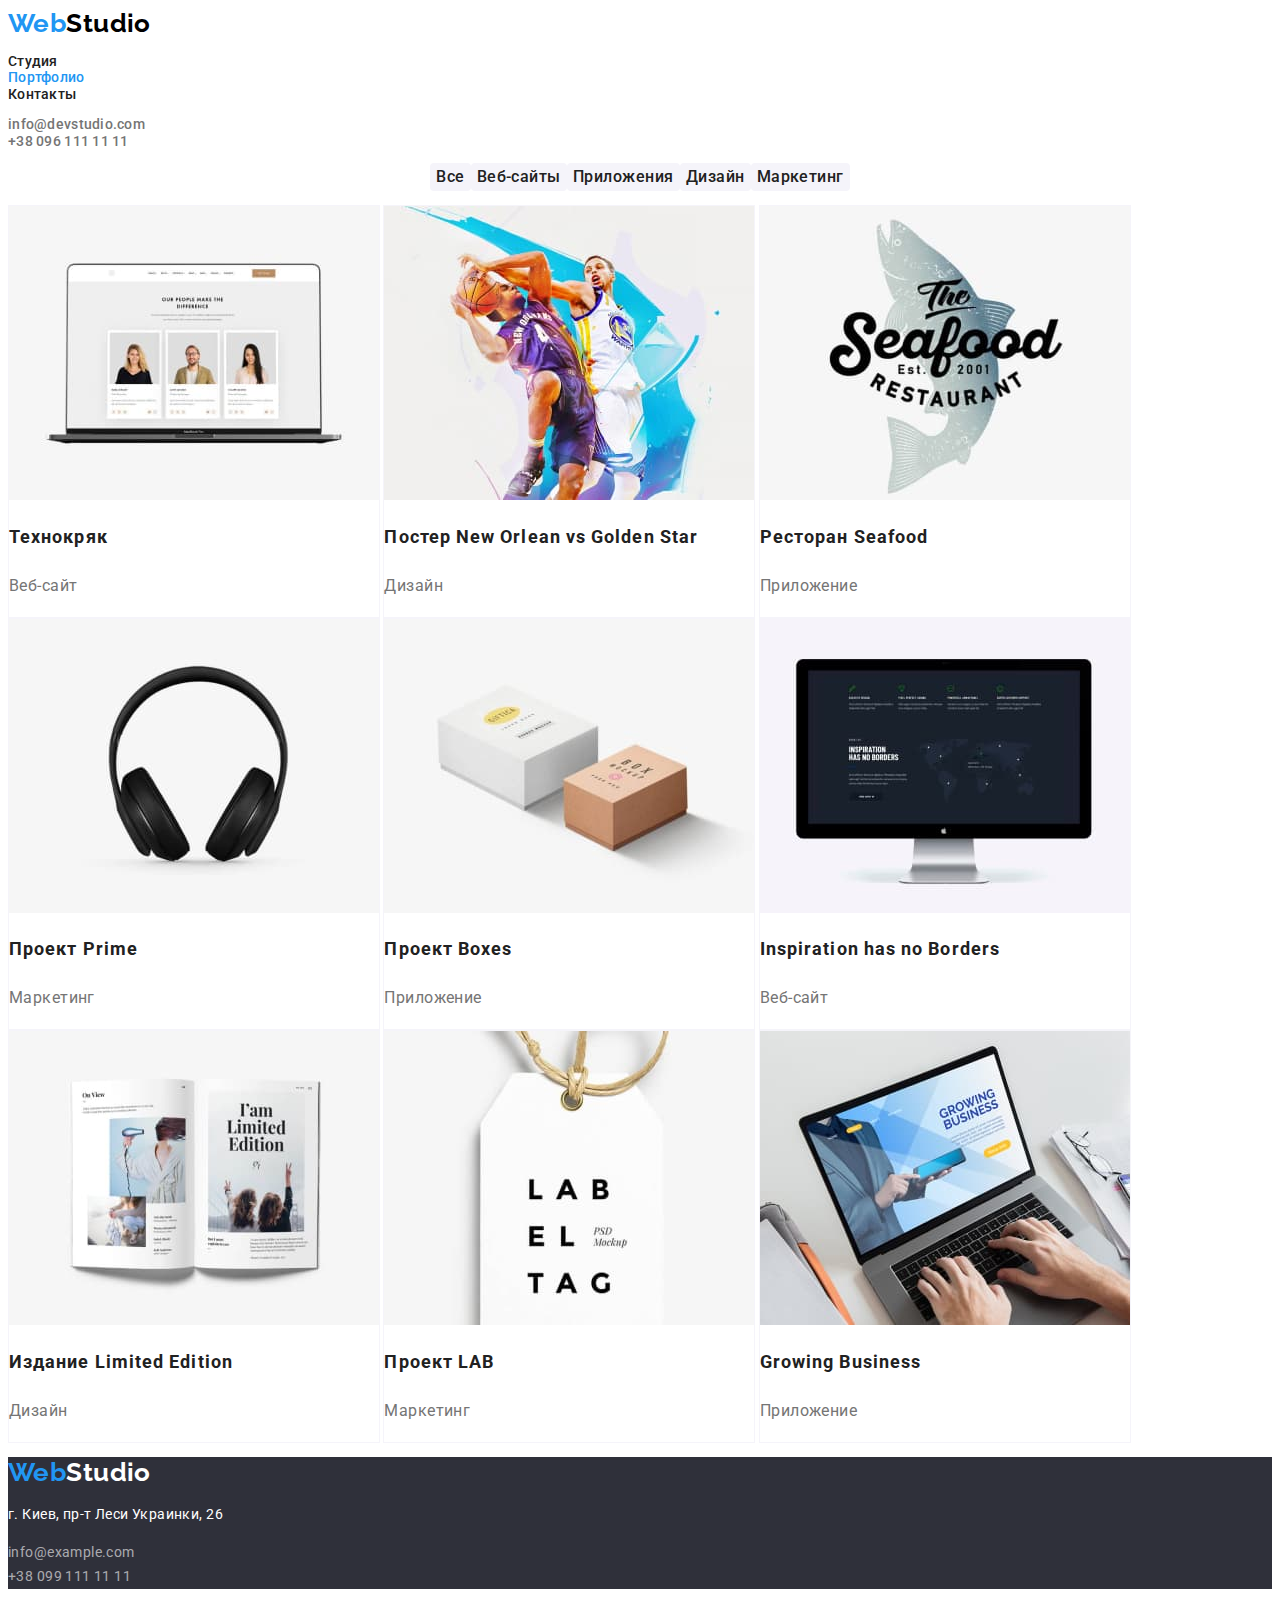
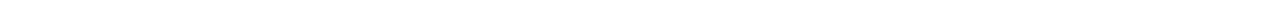
==== commit 1b900e68: "Добавляет все основные цвета, шрифты" ====
--- a/portfolio.html
+++ b/portfolio.html
@@ -14,28 +14,28 @@
 <body class="page">
     <header class="header">
         <nav>
-            <a href="./index.html" class="logo link"><span class="logo web">Web</span>Studio</a>
-                <ul class="site-nav list">
-                    <li><a href="./index.html" class="link">Студия</a></li>
-                    <li><a href="./portfolio.html" class="link current">Портфолио</a></li>
-                    <li><a href="#contacts" class="link">Контакты</a></li>
-                </ul>
+            <a href="./index.html" class="logo link"> <span class="logo-web">Web</span>Studio</a>
+            <ul class="site-nav list">
+                <li><a href="./index.html" class="link">Студия</a></li>
+                <li><a href="./portfolio.html" class="link current">Портфолио</a></li>
+                <li><a href="#contacts" class="link">Контакты</a></li>
+            </ul>
         </nav>
         <ul class="info list">
             <li><a href="mailto:info@devstudio.com" class="link">info@devstudio.com</a></li>
             <li><a href="tel:+380961111111" class="link">+38 096 111 11 11</a></li>
         </ul>
     </header>
-<main>
-    <section class="section">
+    <main>
+        <section class="section">
         <!-- Список категорий продукта -->
         <div>
             <ul class="filter list">
-                <li> <button class="button" type="button">Все </button></li>
-                <li> <button class="button" type="button">Веб-сайты </button></li>
-                <li> <button class="button" type="button">Приложения </button></li>
-                <li> <button class="button" type="button">Дизайн </button></li>
-                <li> <button class="button" type="button">Маркетинг </button></li>
+                <li class="item"> <button class="button" type="button">Все </button></li>
+                <li class="item"> <button class="button" type="button">Веб-сайты </button></li>
+                <li class="item"> <button class="button" type="button">Приложения </button></li>
+                <li class="item"> <button class="button" type="button">Дизайн </button></li>
+                <li class="item"> <button class="button" type="button">Маркетинг </button></li>
             </ul>
         </div>
         <!-- Наши продукты примеры -->
@@ -43,72 +43,72 @@
             <h1 hidden> Наши продукты примеры</h1>
             <ul class="product list">
                 <li class="card">
-                    <a href="#"> <img src="./images/technokryak.jpg" alt="Технокряк" width="370">
+                    <a href="#" class="link"> <img src="./images/technokryak.jpg" alt="Технокряк" width="370">
                     <h2 class="name">Технокряк</h2>
-                    <p>Веб-сайт</p>
+                    <p class="category">Веб-сайт</p>
                     </a>
                 </li>
                 <li class="card">
-                    <a href="#"> <img src="./images/poster.jpg" alt="Постер" width="370">
+                    <a href="#" class="link"> <img src="./images/poster.jpg" alt="Постер" width="370">
                     <h2 class="name">Постер New Orlean vs Golden Star</h2>
-                    <p>Дизайн</p>
+                    <p class="category">Дизайн</p>
                     </a>
                 </li>
                 <li class="card">
-                    <a href="#"> <img src="./images/restaurant.jpg" alt="Ресторан" width="370">
+                    <a href="#" class="link"> <img src="./images/restaurant.jpg" alt="Ресторан" width="370">
                     <h2 class="name">Ресторан Seafood</h2>
-                    <p>Приложение</p>
+                    <p class="category">Приложение</p>
                     </a>
                 </li>
                 <li class="card">
-                    <a href="#"> <img src="./images/earphones.jpg" alt="Проект прайм" width="370">
+                    <a href="#" class="link"> <img src="./images/earphones.jpg" alt="Проект прайм" width="370">
                     <h2 class="name">Проект Prime</h2>
-                    <p>Маркетинг</p>
+                    <p class="category">Маркетинг</p>
                     </a>
                 </li>
                 <li class="card">
-                    <a href="#"> <img src="./images/boxes.jpg" alt="Проект боксес" width="370">
+                    <a href="#" class="link"> <img src="./images/boxes.jpg" alt="Проект боксес" width="370">
                     <h2 class="name">Проект Boxes</h2>
-                    <p>Приложение</p>
+                    <p class="category">Приложение</p>
                     </a>
                 </li>
                 <li class="card">
-                    <a href="#"> <img src="./images/inspiration-site.jpg" alt="Инспирейш сайт" width="370">
+                    <a href="#" class="link"> <img src="./images/inspiration-site.jpg" alt="Инспирейш сайт" width="370">
                     <h2 class="name">Inspiration has no Borders</h2>
-                    <p>Веб-сайт</p>
+                    <p class="category">Веб-сайт</p>
                     </a>
                 </li>
                 <li class="card">
-                    <a href="#"> <img src="./images/magazine.jpg" alt="Журнал" width="370">
+                    <a href="#" class="link"> <img src="./images/magazine.jpg" alt="Журнал" width="370">
                     <h2 class="name">Издание Limited Edition</h2>
-                    <p>Дизайн</p>
+                    <p class="category">Дизайн</p>
                     </a>
                 </li>
                 <li class="card">
-                    <a href="#"> <img src="./images/lab.jpg" alt="Проект лаб" width="370">
+                    <a href="#" class="link"> <img src="./images/lab.jpg" alt="Проект лаб" width="370">
                     <h2 class="name">Проект LAB</h2>
-                    <p>Маркетинг</p>
+                    <p class="category">Маркетинг</p>
                     </a>
                 </li>
                 <li class="card">
-                    <a href="#"> <img src="./images/application.jpg" alt="Бизнес-приложение" width="370">
+                    <a href="#" class="link"> <img src="./images/application.jpg" alt="Бизнес-приложение" width="370">
                     <h2 class="name">Growing Business</h2>
-                    <p>Приложение</p>
+                    <p class="category">Приложение</p>
                     </a>
                 </li>
             </ul>
         </div>
-    </section>
-</main>
+        </section>
+    </main>
     <footer class="footer">
-        <a href="./index.html" class="logo link"><span class="logo-web">Web</span>Studio</a>
-        <address id="contacts">
-            <p> г. Киев, пр-т Леси Украинки, 26 </p>
-            <ul>
-                <li><a href="mailto:info@example.com" class="link">info@example.com</a></li>
-                <li><a href="tel:+380991111111" class="link">+38 099 111 11 11</a></li>
-            </ul>
-        </address>
+            <a href="./index.html" class="logo link"><span class="logo-web">Web</span>Studio</a>
+            <address id="contacts">
+                <p class="location"> г. Киев, пр-т Леси Украинки, 26 </p>
+                <ul class="address list">
+                    <li><a href="mailto:info@example.com" class="link">info@example.com</a></li>
+                    <li><a href="tel:+380991111111" class="link">+38 099 111 11 11</a></li>
+                </ul>
+            </address>
     </footer>
 </body>
 
--- a/css/styles.css
+++ b/css/styles.css
@@ -26,6 +26,7 @@
   --hero-font-size: 44px;
   --title-font-size: 36px;
   --logo-font-size: 26px;
+  --button-product-size: 18px;
   --button-font-size: 16px;
   --item-font-size: 14px;
 }
@@ -116,6 +117,11 @@
   color: var(--primary-white-color);
   background-color: var(--accent-color);
 }
+.filter .button {
+  font-weight: var(--nav-font-weight);
+  letter-spacing: 0.03em;
+  border: 1px;
+}
 /* cтили кнопок */
 
 /* cтили карточек */
@@ -163,9 +169,15 @@
 .features .text {
   line-height: 1.714;
 }
+
 /* Features */
 
 /* Our profile */
+.profile.list,
+.team.list {
+  display: flex;
+  justify-content: center;
+}
 
 /* Our team */
 .team-title,
@@ -195,12 +207,44 @@
   background-color: var(--footer-color);
 }
 .location {
-  color: var(--primary-white-color);
   font-style: normal;
 }
-.footer .logo {
+.footer .logo,
+.location {
   color: var(--primary-white-color);
 }
 .address .link {
   color: rgba(255, 255, 255, 0.6);
 }
+/* Footer */
+
+/* Portfolio */
+.filter.list {
+  display: flex;
+  justify-content: center;
+}
+.filter .item {
+  display: inline-block;
+  line-height: 1.625;
+}
+.filter .button:hover,
+.filter .button:focus {
+  filter: drop-shadow(0px 4px 4px rgba(0, 0, 0, 0.25));
+}
+.product .card {
+  border: 1px solid var(--secondary-bg-color);
+  background-color: var(--primary-white-color);
+}
+
+.product .name {
+  color: var(--title-text-color);
+  font-weight: var(--title-font-weight);
+  font-size: var(--button-product-size);
+  line-height: 2;
+  letter-spacing: 0.06em;
+}
+.link .category {
+  font-size: var(--button-font-size);
+  line-height: 1.875;
+  color: var(--primary-text-color);
+}
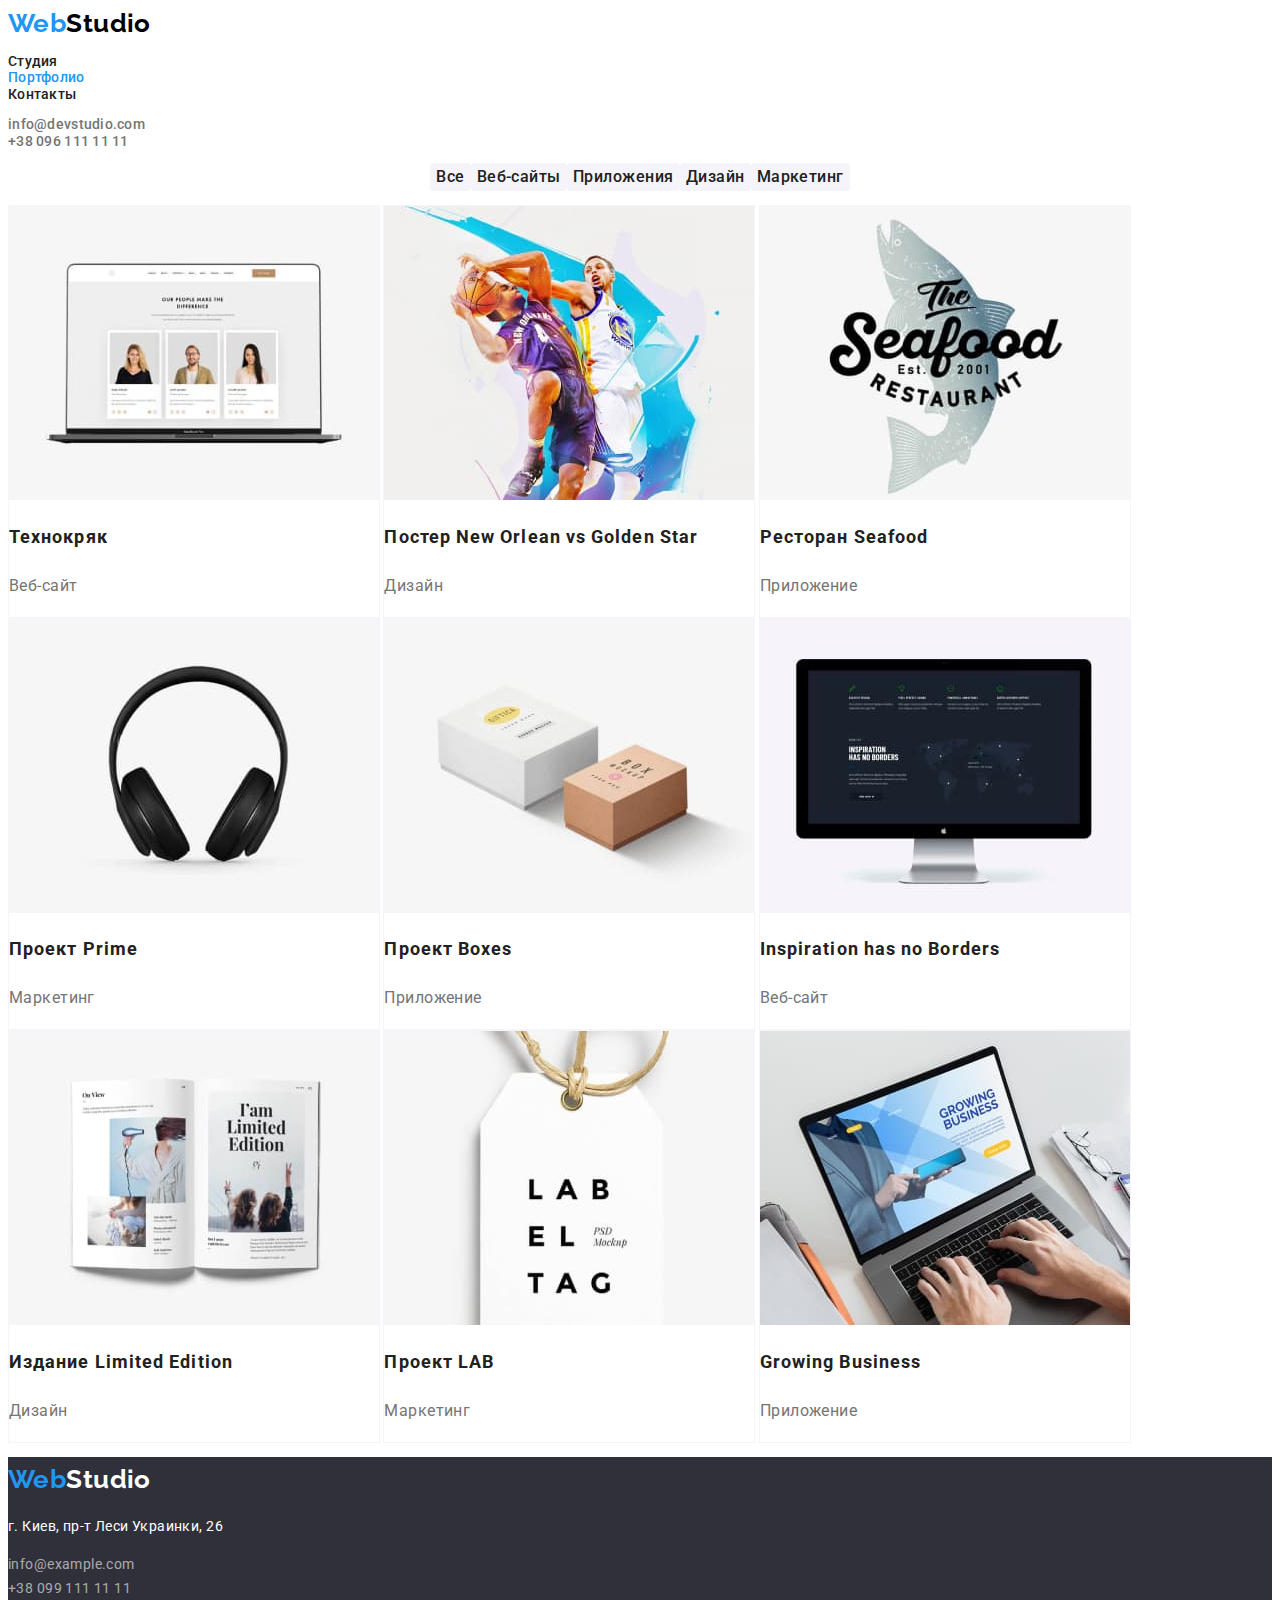
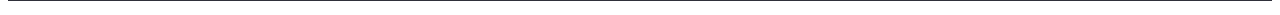
==== commit 665ab2f4: "Устраняет обращение к классам потомков" ====
--- a/portfolio.html
+++ b/portfolio.html
@@ -6,109 +6,109 @@
     <meta http-equiv="X-UA-Compatible" content="IE=edge">
     <meta name="viewport" content="width=device-width, initial-scale=1.0">
     <title>Портфолио</title>
-    <link href="https://fonts.googleapis.com/css2?family=Raleway:wght@700&family=Roboto:wght@400;500;700;900&display=swap"
+    <link
+        href="https://fonts.googleapis.com/css2?family=Raleway:wght@700&family=Roboto:wght@400;500;700;900&display=swap"
         rel="stylesheet">
-    <link rel="stylesheet" href="/css/styles.css">
+    <link rel="stylesheet" href="./css/styles.css">
 </head>
 
-<body class="page">
+<body>
     <header class="header">
         <nav>
-            <a href="./index.html" class="logo link"> <span class="logo-web">Web</span>Studio</a>
+            <a href="./index.html" class="logo-link"> <span class="logo-web">Web</span>Studio</a>
             <ul class="site-nav list">
-                <li><a href="./index.html" class="link">Студия</a></li>
-                <li><a href="./portfolio.html" class="link current">Портфолио</a></li>
-                <li><a href="#contacts" class="link">Контакты</a></li>
+                <li><a href="./index.html" class="site-nav-link">Студия</a></li>
+                <li><a href="./portfolio.html" class="site-nav-link current">Портфолио</a></li>
+                <li><a href="#contacts" class="site-nav-link">Контакты</a></li>
             </ul>
         </nav>
         <ul class="info list">
-            <li><a href="mailto:info@devstudio.com" class="link">info@devstudio.com</a></li>
-            <li><a href="tel:+380961111111" class="link">+38 096 111 11 11</a></li>
+            <li><a href="mailto:info@devstudio.com" class="info-link">info@devstudio.com</a></li>
+            <li><a href="tel:+380961111111" class="info-link">+38 096 111 11 11</a></li>
         </ul>
     </header>
     <main>
         <section class="section">
-        <!-- Список категорий продукта -->
-        <div>
-            <ul class="filter list">
-                <li class="item"> <button class="button" type="button">Все </button></li>
-                <li class="item"> <button class="button" type="button">Веб-сайты </button></li>
-                <li class="item"> <button class="button" type="button">Приложения </button></li>
-                <li class="item"> <button class="button" type="button">Дизайн </button></li>
-                <li class="item"> <button class="button" type="button">Маркетинг </button></li>
-            </ul>
-        </div>
-        <!-- Наши продукты примеры -->
-        <div>
-            <h1 hidden> Наши продукты примеры</h1>
-            <ul class="product list">
-                <li class="card">
-                    <a href="#" class="link"> <img src="./images/technokryak.jpg" alt="Технокряк" width="370">
-                    <h2 class="name">Технокряк</h2>
-                    <p class="category">Веб-сайт</p>
-                    </a>
-                </li>
-                <li class="card">
-                    <a href="#" class="link"> <img src="./images/poster.jpg" alt="Постер" width="370">
-                    <h2 class="name">Постер New Orlean vs Golden Star</h2>
-                    <p class="category">Дизайн</p>
-                    </a>
-                </li>
-                <li class="card">
-                    <a href="#" class="link"> <img src="./images/restaurant.jpg" alt="Ресторан" width="370">
-                    <h2 class="name">Ресторан Seafood</h2>
-                    <p class="category">Приложение</p>
-                    </a>
-                </li>
-                <li class="card">
-                    <a href="#" class="link"> <img src="./images/earphones.jpg" alt="Проект прайм" width="370">
-                    <h2 class="name">Проект Prime</h2>
-                    <p class="category">Маркетинг</p>
-                    </a>
-                </li>
-                <li class="card">
-                    <a href="#" class="link"> <img src="./images/boxes.jpg" alt="Проект боксес" width="370">
-                    <h2 class="name">Проект Boxes</h2>
-                    <p class="category">Приложение</p>
-                    </a>
-                </li>
-                <li class="card">
-                    <a href="#" class="link"> <img src="./images/inspiration-site.jpg" alt="Инспирейш сайт" width="370">
-                    <h2 class="name">Inspiration has no Borders</h2>
-                    <p class="category">Веб-сайт</p>
-                    </a>
-                </li>
-                <li class="card">
-                    <a href="#" class="link"> <img src="./images/magazine.jpg" alt="Журнал" width="370">
-                    <h2 class="name">Издание Limited Edition</h2>
-                    <p class="category">Дизайн</p>
-                    </a>
-                </li>
-                <li class="card">
-                    <a href="#" class="link"> <img src="./images/lab.jpg" alt="Проект лаб" width="370">
-                    <h2 class="name">Проект LAB</h2>
-                    <p class="category">Маркетинг</p>
-                    </a>
-                </li>
-                <li class="card">
-                    <a href="#" class="link"> <img src="./images/application.jpg" alt="Бизнес-приложение" width="370">
-                    <h2 class="name">Growing Business</h2>
-                    <p class="category">Приложение</p>
-                    </a>
-                </li>
-            </ul>
-        </div>
+            <!-- Наши продукты -->
+            <div class="container">
+                <h1 hidden> Наши продукты примеры</h1>
+                <ul class="filter list">
+                    <li class="filter item"> <button class="filter button" type="button">Все </button></li>
+                    <li class="filter item"> <button class="filter button" type="button">Веб-сайты </button></li>
+                    <li class="filter item"> <button class="filter button" type="button">Приложения </button></li>
+                    <li class="filter item"> <button class="filter button" type="button">Дизайн </button></li>
+                    <li class="filter item"> <button class="filter button" type="button">Маркетинг </button></li>
+                </ul>
+                <ul class="product list">
+                    <li class="product card">
+                        <a href="#" class="link"> <img src="./images/technokryak.jpg" alt="Технокряк" width="370">
+                            <h2 class="product name">Технокряк</h2>
+                            <p class="product category">Веб-сайт</p>
+                        </a>
+                    </li>
+                    <li class="product card">
+                        <a href="#" class="link"> <img src="./images/poster.jpg" alt="Постер" width="370">
+                            <h2 class="product name">Постер New Orlean vs Golden Star</h2>
+                            <p class="product category">Дизайн</p>
+                        </a>
+                    </li>
+                    <li class="product card">
+                        <a href="#" class="link"> <img src="./images/restaurant.jpg" alt="Ресторан" width="370">
+                            <h2 class="product name">Ресторан Seafood</h2>
+                            <p class="product category">Приложение</p>
+                        </a>
+                    </li>
+                    <li class="product card">
+                        <a href="#" class="link"> <img src="./images/earphones.jpg" alt="Проект прайм" width="370">
+                            <h2 class="product name">Проект Prime</h2>
+                            <p class="product category">Маркетинг</p>
+                        </a>
+                    </li>
+                    <li class="product card">
+                        <a href="#" class="link"> <img src="./images/boxes.jpg" alt="Проект боксес" width="370">
+                            <h2 class="product name">Проект Boxes</h2>
+                            <p class="product category">Приложение</p>
+                        </a>
+                    </li>
+                    <li class="product card">
+                        <a href="#" class="link"> <img src="./images/inspiration-site.jpg" alt="Инспирейш сайт"
+                                width="370">
+                            <h2 class="product name">Inspiration has no Borders</h2>
+                            <p class="product category">Веб-сайт</p>
+                        </a>
+                    </li>
+                    <li class="product card">
+                        <a href="#" class="link"> <img src="./images/magazine.jpg" alt="Журнал" width="370">
+                            <h2 class="product name">Издание Limited Edition</h2>
+                            <p class="product category">Дизайн</p>
+                        </a>
+                    </li>
+                    <li class="product card">
+                        <a href="#" class="link"> <img src="./images/lab.jpg" alt="Проект лаб" width="370">
+                            <h2 class="product name">Проект LAB</h2>
+                            <p class="product category">Маркетинг</p>
+                        </a>
+                    </li>
+                    <li class="product card">
+                        <a href="#" class="link"> <img src="./images/application.jpg" alt="Бизнес-приложение"
+                                width="370">
+                            <h2 class="product name">Growing Business</h2>
+                            <p class="product category">Приложение</p>
+                        </a>
+                    </li>
+                </ul>
+            </div>
         </section>
     </main>
     <footer class="footer">
-            <a href="./index.html" class="logo link"><span class="logo-web">Web</span>Studio</a>
-            <address id="contacts">
-                <p class="location"> г. Киев, пр-т Леси Украинки, 26 </p>
-                <ul class="address list">
-                    <li><a href="mailto:info@example.com" class="link">info@example.com</a></li>
-                    <li><a href="tel:+380991111111" class="link">+38 099 111 11 11</a></li>
-                </ul>
-            </address>
+        <a href="./index.html" class="footer logo-link"><span class="logo-web">Web</span>Studio</a>
+        <address id="contacts">
+            <p class="location"> г. Киев, пр-т Леси Украинки, 26 </p>
+            <ul class="address list">
+                <li><a href="mailto:info@example.com" class="address-link">info@example.com</a></li>
+                <li><a href="tel:+380991111111" class="address-link">+38 099 111 11 11</a></li>
+            </ul>
+        </address>
     </footer>
 </body>
 
--- a/css/styles.css
+++ b/css/styles.css
@@ -21,7 +21,6 @@
   --hero-font-weight: 900;
   --title-font-weight: 700;
   --nav-font-weight: 500;
-  --text-font-weight: 400;
 
   --hero-font-size: 44px;
   --title-font-size: 36px;
@@ -31,11 +30,10 @@
   --item-font-size: 14px;
 }
 
-.page {
+body {
   box-sizing: border-box;
 
   font-family: "Roboto", sans-serif;
-  font-weight: var(--text-font-weight);
   font-size: var(--item-font-size);
 
   color: var(--primary-text-color);
@@ -55,30 +53,34 @@
   text-decoration: none;
   font-style: normal;
 }
-.site-nav .link,
-.info .link {
+.site-nav-link,
+.info-link {
+  text-decoration: none;
+  font-style: normal;
   color: var(--title-text-color);
   font-weight: var(--nav-font-weight);
   letter-spacing: 0.02em;
   line-height: 1.143;
 }
-.site-nav .link:hover,
-.info .link:hover,
-.address .link:hover,
-.site-nav .link:focus,
-.info .link:focus,
-.address .link:focus {
+.site-nav-link:hover,
+.info-link:hover,
+.address-link:hover,
+.site-nav-link:focus,
+.info-link:focus,
+.address-link:focus {
   color: var(--accent-color);
 }
-.site-nav .link.current {
+.site-nav-link.current {
   color: var(--accent-color);
 }
-.info .link {
+.info-link {
   color: var(--primary-text-color);
 }
 /* cтили ссылок */
 /* лого */
-.logo {
+.logo-link {
+  text-decoration: none;
+  font-style: normal;
   color: var(--logo-color);
   font-family: "raleway";
   font-weight: var(--title-font-weight);
@@ -111,13 +113,13 @@
   filter: drop-shadow(0 4px rgba(0, 0, 0, 0.25));
 }
 .button.primary:hover,
-.filter .button:hover,
-.filter .button:focus,
+.filter.button:hover,
+.filter.button:focus,
 .button.primary:focus {
   color: var(--primary-white-color);
   background-color: var(--accent-color);
 }
-.filter .button {
+.filter.button {
   font-weight: var(--nav-font-weight);
   letter-spacing: 0.03em;
   border: 1px;
@@ -125,7 +127,10 @@
 /* cтили кнопок */
 
 /* cтили карточек */
-.card {
+.team.card,
+.features.card,
+.profile.card,
+.product.card {
   line-height: 1.188;
   display: inline-block;
 }
@@ -155,18 +160,18 @@
 }
 
 /* Features */
-.features .card {
+.features.card {
   width: 270px;
   height: 75px;
 }
-.features .title {
+.features.title {
   font-weight: var(--title-font-weight);
   font-size: var(--item-font-size);
   color: var(--title-text-color);
   text-transform: uppercase;
   line-height: 1.143;
 }
-.features .text {
+.features.text {
   line-height: 1.714;
 }
 
@@ -187,18 +192,18 @@
 .team.section {
   background-color: var(--secondary-bg-color);
 }
-.team .card {
+.team.card {
   background-color: var(--primary-white-color);
   text-align: center;
   width: 270px;
   height: 368px;
 }
-.card .name {
+.card.name {
   color: var(--title-text-color);
   font-weight: var(--nav-font-weight);
   font-size: var(--button-font-size);
 }
-.card .position {
+.card.position {
   font-size: var(--button-font-size);
 }
 /* Footer */
@@ -209,11 +214,13 @@
 .location {
   font-style: normal;
 }
-.footer .logo,
+.footer.logo-link,
 .location {
   color: var(--primary-white-color);
 }
-.address .link {
+.address-link {
+  text-decoration: none;
+  font-style: normal;
   color: rgba(255, 255, 255, 0.6);
 }
 /* Footer */
@@ -223,27 +230,28 @@
   display: flex;
   justify-content: center;
 }
-.filter .item {
+.filter.item {
   display: inline-block;
   line-height: 1.625;
 }
-.filter .button:hover,
-.filter .button:focus {
+.filter.button:hover,
+.filter.button:focus {
   filter: drop-shadow(0px 4px 4px rgba(0, 0, 0, 0.25));
 }
-.product .card {
+/* product */
+.product.card {
   border: 1px solid var(--secondary-bg-color);
   background-color: var(--primary-white-color);
 }
 
-.product .name {
+.product.name {
   color: var(--title-text-color);
   font-weight: var(--title-font-weight);
   font-size: var(--button-product-size);
   line-height: 2;
   letter-spacing: 0.06em;
 }
-.link .category {
+.product.category {
   font-size: var(--button-font-size);
   line-height: 1.875;
   color: var(--primary-text-color);
